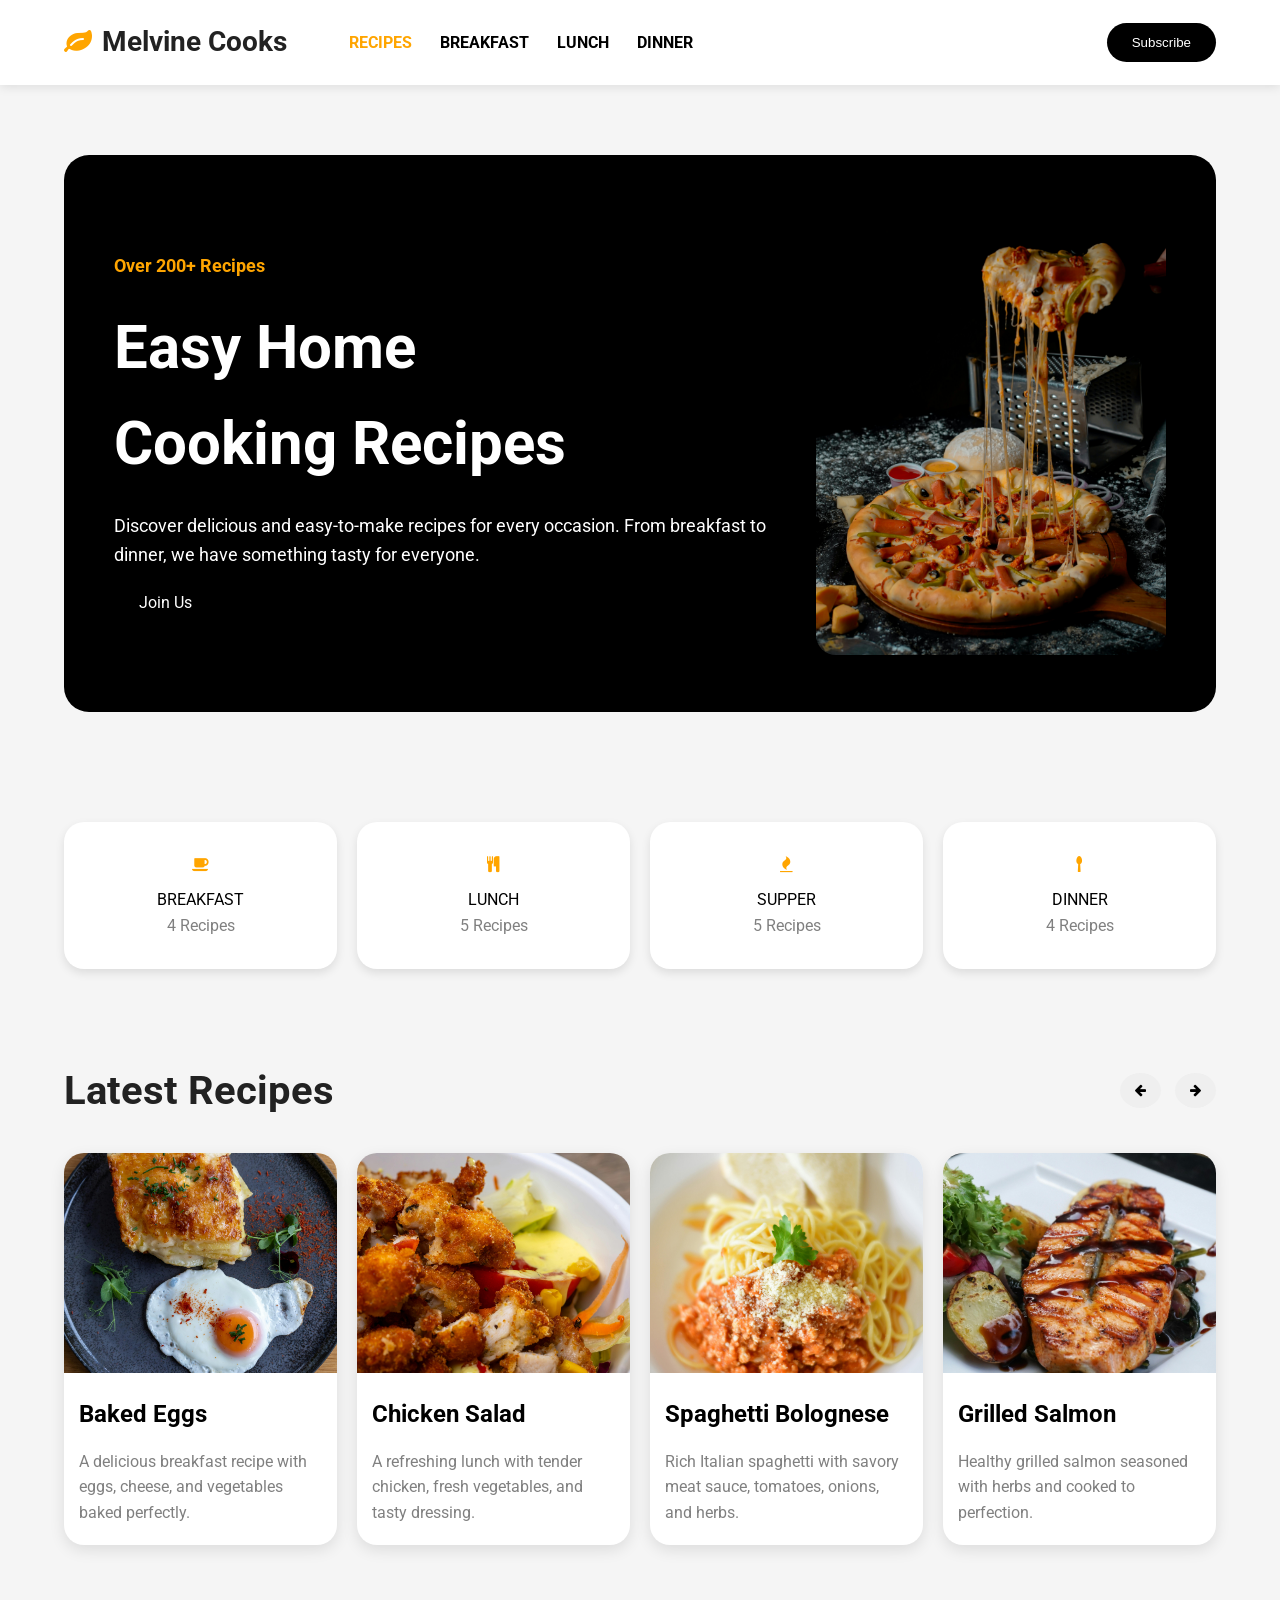
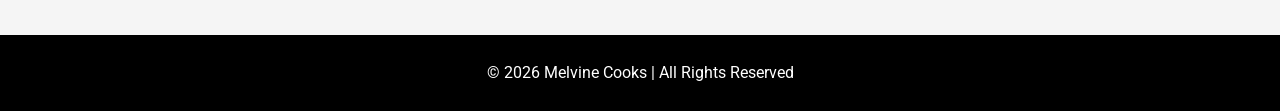
==== index.html @ f9303867 "first commit" ====
<!DOCTYPE html>
<html lang="en">
<head>
    <meta charset="UTF-8">
    <meta name="viewport" content="width=device-width, initial-scale=1.0">
    <title>Melvine Cooks - Easy Home Cooking Recipes</title>

    <!-- CSS -->
    <link rel="stylesheet" href="style.css">

    <!-- Font Awesome -->
    <link rel="stylesheet"
    href="https://cdnjs.cloudflare.com/ajax/libs/font-awesome/4.7.0/css/font-awesome.min.css">

    <!-- Google Font -->
    <link href="https://fonts.googleapis.com/css2?family=Roboto:wght@400;700&display=swap" rel="stylesheet">
</head>

<body>

    <!-- HEADER -->
    <header class="header">

        <div class="container nav-container">

            <div class="nav-left">

                <div class="logo">
                    <i class="fa fa-leaf"></i>
                    <h1>Melvine Cooks</h1>
                </div>

                <nav>
                    <a href="index.html" class="active">RECIPES</a>
                    <a href="pages/breakfast.html">BREAKFAST</a>
                    <a href="pages/lunch.html">LUNCH</a>
                    <a href="pages/dinner.html">DINNER</a>
                </nav>

            </div>

            <div class="nav-right">
                <button class="btn-subscribe">Subscribe</button>
            </div>

        </div>

    </header>



    <!-- HERO SECTION -->
    <section class="hero">

        <div class="container hero-content">

            <div class="hero-text">

                <p class="small-text">Over 200+ Recipes</p>

                <h2>
                    Easy Home <br>
                    Cooking Recipes
                </h2>

                <p>
                    Discover delicious and easy-to-make recipes
                    for every occasion. From breakfast to dinner,
                    we have something tasty for everyone.
                </p>

                <a href="#" class="btn-primary">
                    Join Us
                </a>

            </div>

            <div class="hero-image">
                <img src="images/pizza-hero.jpg" alt="Delicious Pizza">
            </div>

        </div>

    </section>



    <!-- CATEGORIES -->
    <section class="categories">

        <div class="container category-container">

            <a href="pages/breakfast.html" class="category-card">
                <i class="fa fa-coffee cat-icon"></i>
                <p>BREAKFAST</p>
                <span class="count">4 Recipes</span>
            </a>

            <a href="pages/lunch.html" class="category-card">
                <i class="fa fa-cutlery cat-icon"></i>
                <p>LUNCH</p>
                <span class="count">5 Recipes</span>
            </a>

            <a href="pages/supper.html" class="category-card">
                <i class="fa fa-fire cat-icon"></i>
                <p>SUPPER</p>
                <span class="count">5 Recipes</span>
            </a>

            <a href="pages/dinner.html" class="category-card">
                <i class="fa fa-spoon cat-icon"></i>
                <p>DINNER</p>
                <span class="count">4 Recipes</span>
            </a>

        </div>

    </section>



    <!-- LATEST RECIPES -->
    <section class="latest-recipe">

        <div class="container">

            <div class="section-header">

                <h2>Latest Recipes</h2>

                <div class="arrows">
                    <button><i class="fa fa-arrow-left"></i></button>
                    <button><i class="fa fa-arrow-right"></i></button>
                </div>

            </div>


            <div class="recipe-grid">

                <!-- CARD 1 -->
                <a href="recipes/breakfast-2-baked-eggs.html" class="recipe-card">

                    <img src="images/Baked egg.jpg" alt="Baked Eggs">

                    <h3>Baked Eggs</h3>

                    <p>
                        A delicious breakfast recipe with eggs,
                        cheese, and vegetables baked perfectly.
                    </p>

                </a>


                <!-- CARD 2 -->
                <a href="recipes/lunch-1-chicken-salad.html" class="recipe-card">

                    <img src="images/chicken salad.jpg" alt="Chicken Salad">

                    <h3>Chicken Salad</h3>

                    <p>
                        A refreshing lunch with tender chicken,
                        fresh vegetables, and tasty dressing.
                    </p>

                </a>


                <!-- CARD 3 -->
                <a href="recipes/supper-1-spaghetti-bolognese.html" class="recipe-card">

                    <img src="images/spaghetti bolognese.jpg" alt="Spaghetti Bolognese">

                    <h3>Spaghetti Bolognese</h3>

                    <p>
                        Rich Italian spaghetti with savory meat sauce,
                        tomatoes, onions, and herbs.
                    </p>

                </a>


                <!-- CARD 4 -->
                <a href="recipes/dinner-1-grilled-salmon.html" class="recipe-card">

                    <img src="images/grilled salmon.jpg" alt="Grilled Salmon">

                    <h3>Grilled Salmon</h3>

                    <p>
                        Healthy grilled salmon seasoned with herbs
                        and cooked to perfection.
                    </p>

                </a>

            </div>

        </div>

    </section>



    <!-- FOOTER -->
    <footer>

        <div class="container">
            <p>© 2026 Melvine Cooks | All Rights Reserved</p>
        </div>

    </footer>

</body>
</html>
---- style.css ----
/* RESET */
*{
    margin: 0;
    padding: 0;
    box-sizing: border-box;
}


/* BODY */
body{
    font-family: 'Roboto', sans-serif;
    background: #f5f5f5;
    color: #222;
    line-height: 1.6;
}


/* CONTAINER */
.container{
    width: 90%;
    margin: auto;
}


/* HEADER */
.header{
    background: white;
    padding: 20px 0;
    box-shadow: 0 2px 10px rgba(0,0,0,0.1);
}


.nav-container{
    display: flex;
    justify-content: space-between;
    align-items: center;
}


/* NAV LEFT */
.nav-left{
    display: flex;
    align-items: center;
    gap: 50px;
}


/* LOGO */
.logo{
    display: flex;
    align-items: center;
    gap: 10px;
}

.logo i{
    font-size: 28px;
    color: orange;
}

.logo h1{
    font-size: 28px;
}


/* NAVIGATION */
nav a{
    text-decoration: none;
    color: black;
    margin: 0 12px;
    font-weight: bold;
    transition: 0.3s;
}

nav a:hover,
nav .active{
    color: orange;
}


/* BUTTONS */
.btn-subscribe,
.btn-primary{
    background: black;
    color: white;
    padding: 12px 25px;
    border-radius: 30px;
    text-decoration: none;
    border: none;
    cursor: pointer;
    transition: 0.3s;
}

.btn-subscribe:hover,
.btn-primary:hover{
    background: orange;
    color: black;
}


/* HERO */
.hero{
    padding: 70px 0;
}


.hero-content{
    background: black;
    color: white;
    border-radius: 25px;
    padding: 50px;

    display: flex;
    justify-content: space-between;
    align-items: center;
    gap: 50px;
}


/* HERO TEXT */
.small-text{
    color: orange;
    margin-bottom: 15px;
    font-weight: bold;
}


.hero-text h2{
    font-size: 60px;
    margin-bottom: 20px;
}


.hero-text p{
    margin-bottom: 20px;
    font-size: 18px;
}


/* HERO IMAGE */
.hero-image img{
    width: 350px;
    height: 450px;
    object-fit: cover;
    border-radius: 20px;
}


/* CATEGORIES */
.categories{
    padding: 40px 0;
}


.category-container{
    display: flex;
    justify-content: space-between;
    gap: 20px;
}


.category-card{
    background: white;
    padding: 30px;
    text-align: center;
    border-radius: 20px;
    text-decoration: none;
    color: black;
    flex: 1;
    transition: 0.3s;
    box-shadow: 0 4px 10px rgba(0,0,0,0.1);
}


.category-card:hover{
    transform: translateY(-10px);
}


.cat-icon{
    font-size: 35px;
    color: orange;
    margin-bottom: 15px;
}


.count{
    color: gray;
}


/* LATEST RECIPES */
.latest-recipe{
    padding: 50px 0;
}


.section-header{
    display: flex;
    justify-content: space-between;
    align-items: center;
    margin-bottom: 30px;
}


.section-header h2{
    font-size: 40px;
}


/* ARROWS */
.arrows button{
    padding: 10px 15px;
    border: none;
    border-radius: 50%;
    margin-left: 10px;
    cursor: pointer;
}


/* RECIPE GRID */
.recipe-grid{
    display: grid;
    grid-template-columns: repeat(4, 1fr);
    gap: 20px;
}


/* RECIPE CARD */
.recipe-card{
    background: white;
    border-radius: 20px;
    overflow: hidden;
    text-decoration: none;
    color: black;
    transition: 0.3s;
    box-shadow: 0 5px 15px rgba(0,0,0,0.1);
}


.recipe-card:hover{
    transform: translateY(-10px);
}


.recipe-card img{
    width: 100%;
    height: 220px;
    object-fit: cover;
}


.recipe-card h3{
    padding: 15px;
    font-size: 24px;
}


.recipe-card p{
    padding: 0 15px 20px;
    color: gray;
}


/* FOOTER */
footer{
    background: black;
    color: white;
    text-align: center;
    padding: 25px 0;
    margin-top: 40px;
}
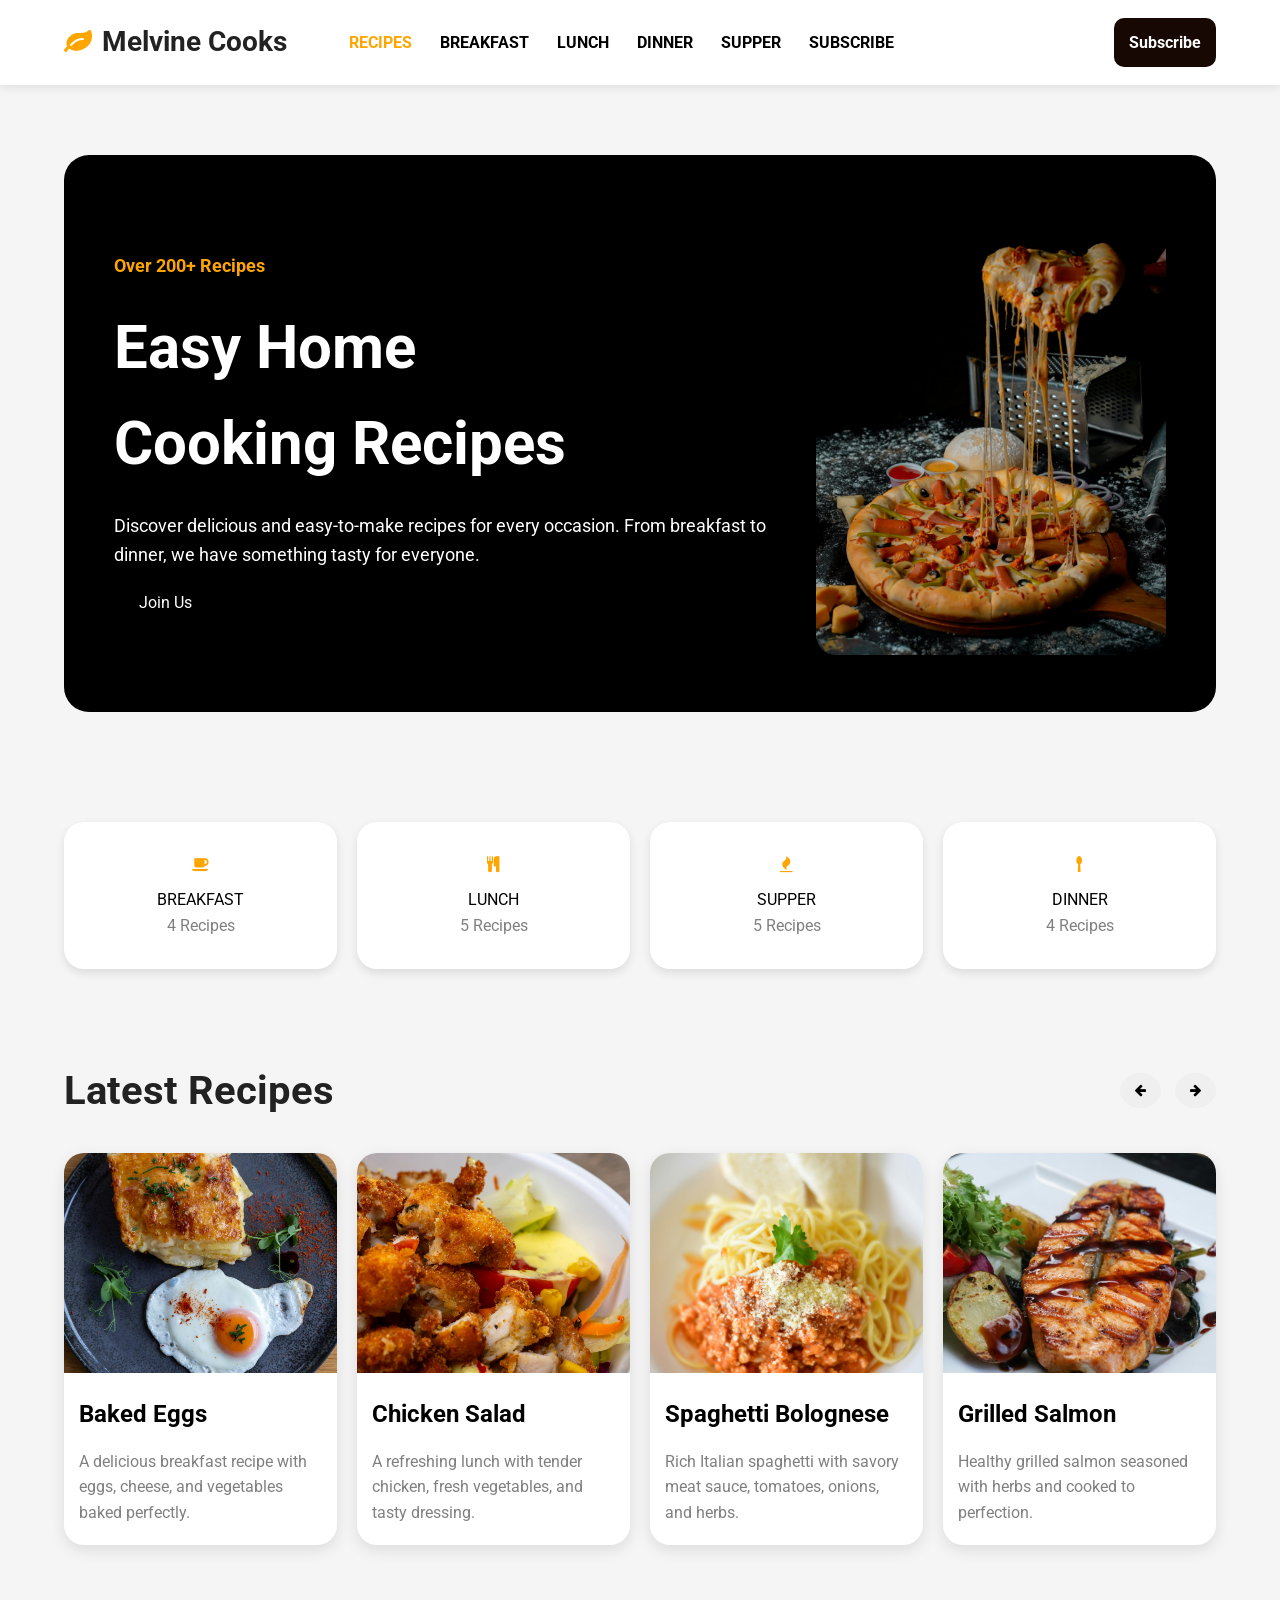
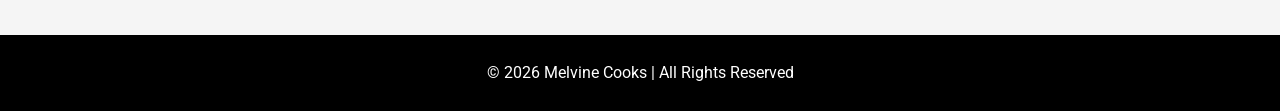
==== commit d7c9d5fd: "add full recipe, add all the changes" ====
--- a/index.html
+++ b/index.html
@@ -35,12 +35,14 @@
                     <a href="pages/breakfast.html">BREAKFAST</a>
                     <a href="pages/lunch.html">LUNCH</a>
                     <a href="pages/dinner.html">DINNER</a>
+                    <a href="pages/supper.html">SUPPER</a>
+                    <a href="subscribe.html">SUBSCRIBE</a>
                 </nav>
 
             </div>
 
             <div class="nav-right">
-                <button class="btn-subscribe">Subscribe</button>
+                <a href="subscribe.html" class="btn-subscribe">Subscribe</a>
             </div>
 
         </div>
--- a/style.css
+++ b/style.css
@@ -268,4 +268,140 @@
     text-align: center;
     padding: 25px 0;
     margin-top: 40px;
+}
+
+/* PAGE TITLE */
+.page-title{
+    text-align: center;
+    padding: 60px 0;
+}
+
+.page-title h2{
+    font-size: 50px;
+    margin-bottom: 15px;
+}
+
+.page-title p{
+    color: rgb(19, 18, 18);
+    font-size: 18px;
+}
+
+
+/* BREAKFAST, LUNCH RECIPES, DINNER RECIPES AND SUPPER RECIPES */
+.breakfast-recipes,lunch-recipes,dinner-recipes,supper-recipes{
+    padding-bottom: 60px;
+}
+
+
+/* RECIPE BOX */
+.recipe-box{
+    display: flex;
+    gap: 30px;
+    background: white;
+    padding: 30px;
+    border-radius: 20px;
+    margin-bottom: 40px;
+    box-shadow: 0 5px 15px rgba(0,0,0,0.1);
+}
+
+
+/* IMAGE */
+.recipe-box img{
+    width: 320px;
+    height: 320px;
+    object-fit: cover;
+    border-radius: 20px;
+}
+
+
+/* CONTENT */
+.recipe-content{
+    flex: 1;
+}
+
+
+.recipe-content h2{
+    font-size: 35px;
+    margin-bottom: 20px;
+}
+
+
+.recipe-content h3{
+    color: orange;
+    margin-top: 20px;
+    margin-bottom: 10px;
+}
+
+
+.recipe-content ul,
+.recipe-content ol{
+    margin-left: 20px;
+}
+
+
+.recipe-content li{
+    margin-bottom: 10px;
+    line-height: 1.7;
+}
+
+/* Center the whole page */
+.subscribe-page {
+    min-height: 100vh;
+    display: flex;
+    align-items: center;
+    justify-content: center;
+    background-color: #E8F1F7; /* Light blue background */
+    padding: 20px;
+}
+
+/* The white card in the middle */
+.subscribe-container {
+    background-color: #FFFFFF;
+    padding: 40px 30px;
+    border-radius: 20px;
+    text-align: center;
+    width: 100%;
+    max-width: 400px;
+}
+
+/* The main title */
+.subscribe-container h1 {
+    font-size: 28px;
+    color: #0E090A; /* Dark text */
+    margin-bottom: 12px;
+}
+
+/* The paragraph text */
+.subscribe-container p {
+    color: #B4B3B8; /* Gray text */
+    margin-bottom: 24px;
+    font-size: 16px;
+}
+
+/* The email input box */
+.subscribe-container input {
+    width: 100%;
+    padding: 15px;
+    border: 2px solid #E8F1F7;
+    border-radius: 10px;
+    font-size: 16px;
+    margin-bottom: 12px;
+}
+
+/* The subscribe button */
+.btn-subscribe {
+    width: 100%;
+    padding: 15px;
+    background-color: #180804; /* Orange from your inspo */
+    color: #FFFFFF;
+    border: none;
+    border-radius: 10px;
+    font-size: 16px;
+    font-weight: 700;
+    cursor: pointer;
+}
+
+/* Button color when you hover over it */
+.btn-subscribe:hover {
+    background-color: #572B2A; /* Darker brown */
 }
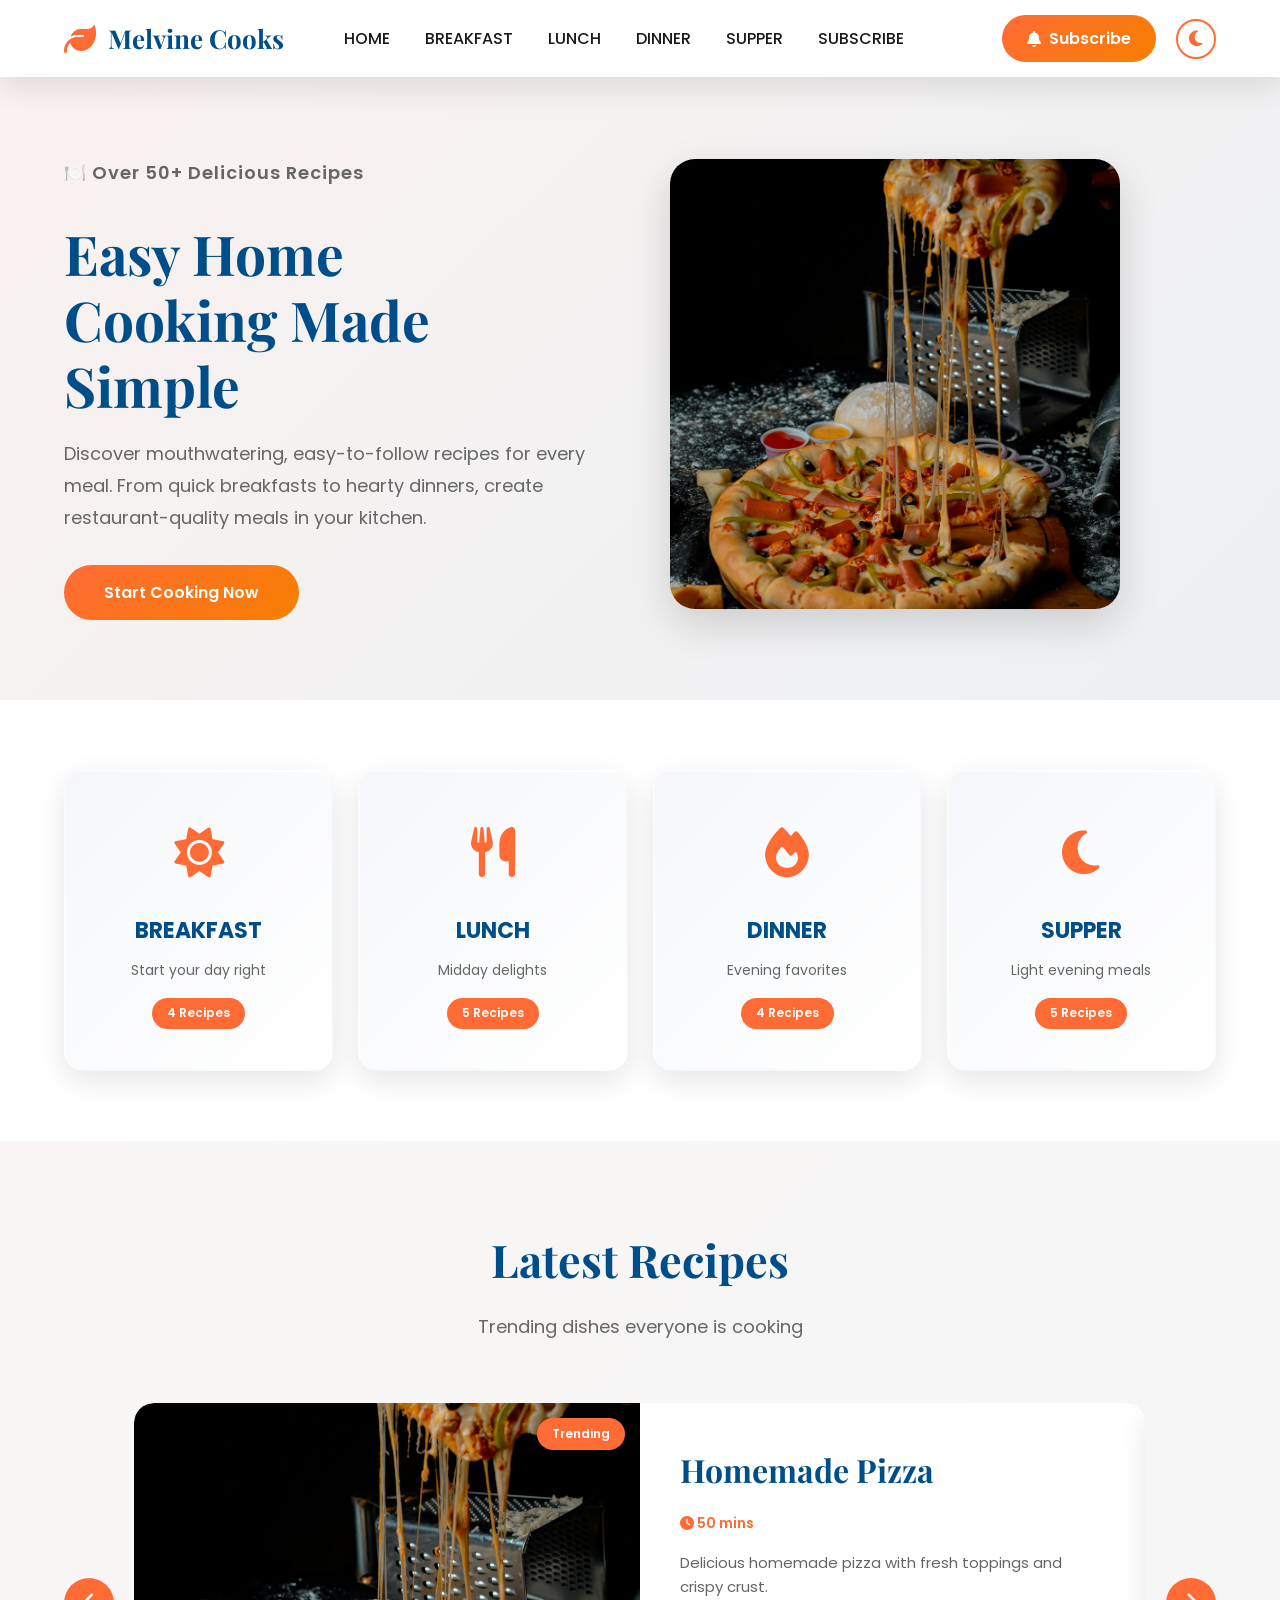
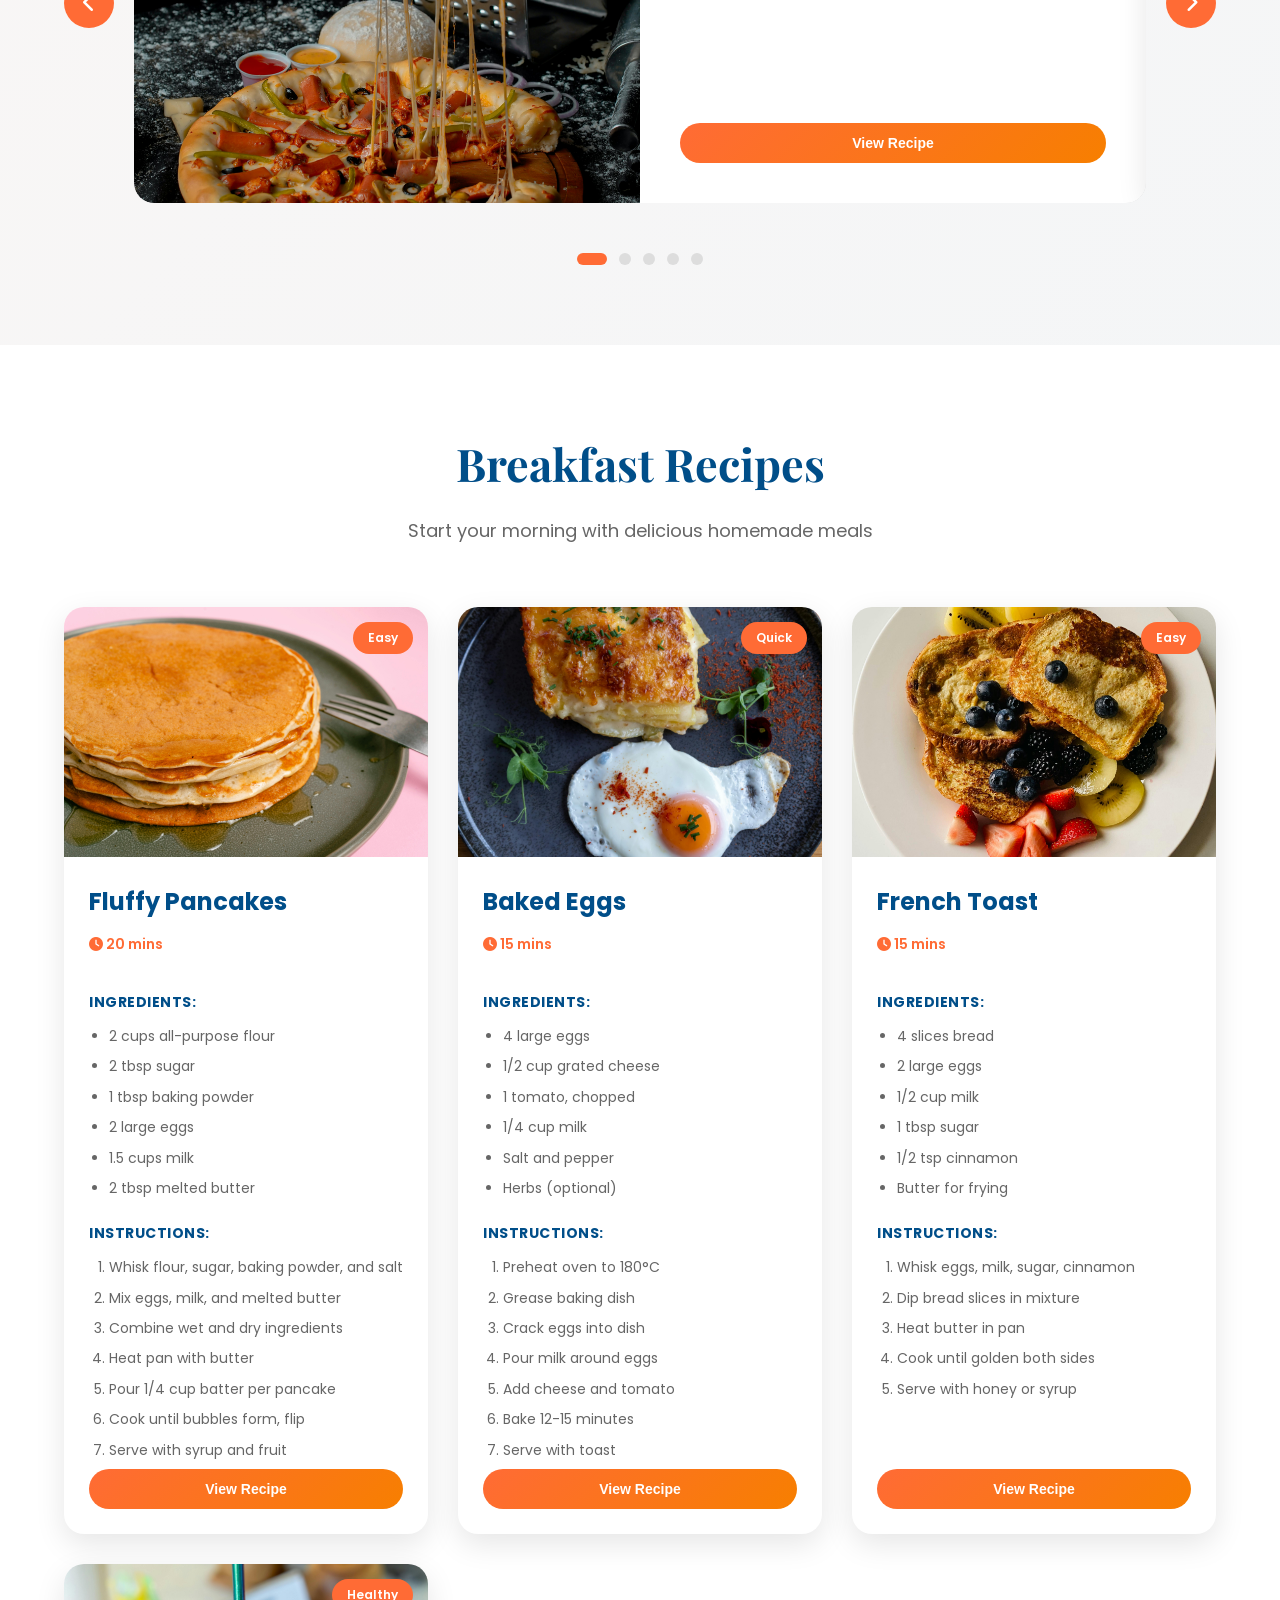
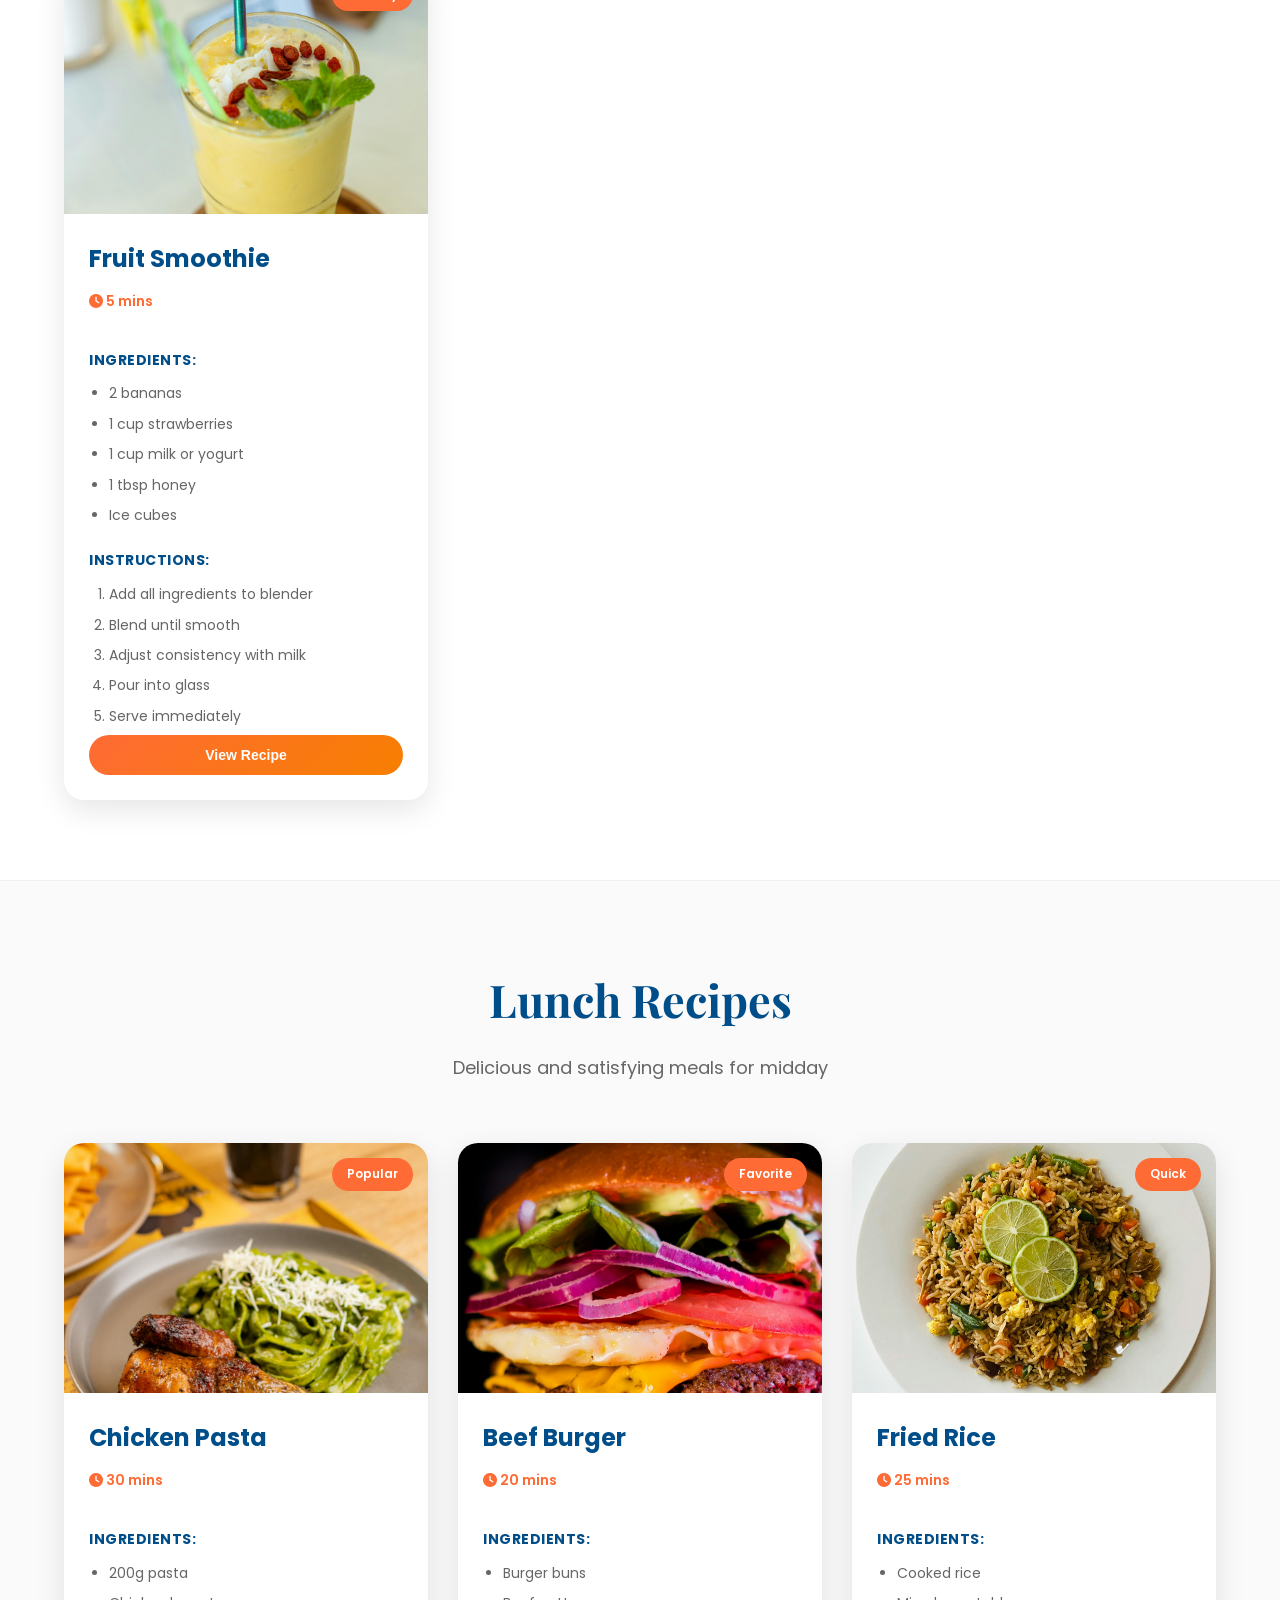
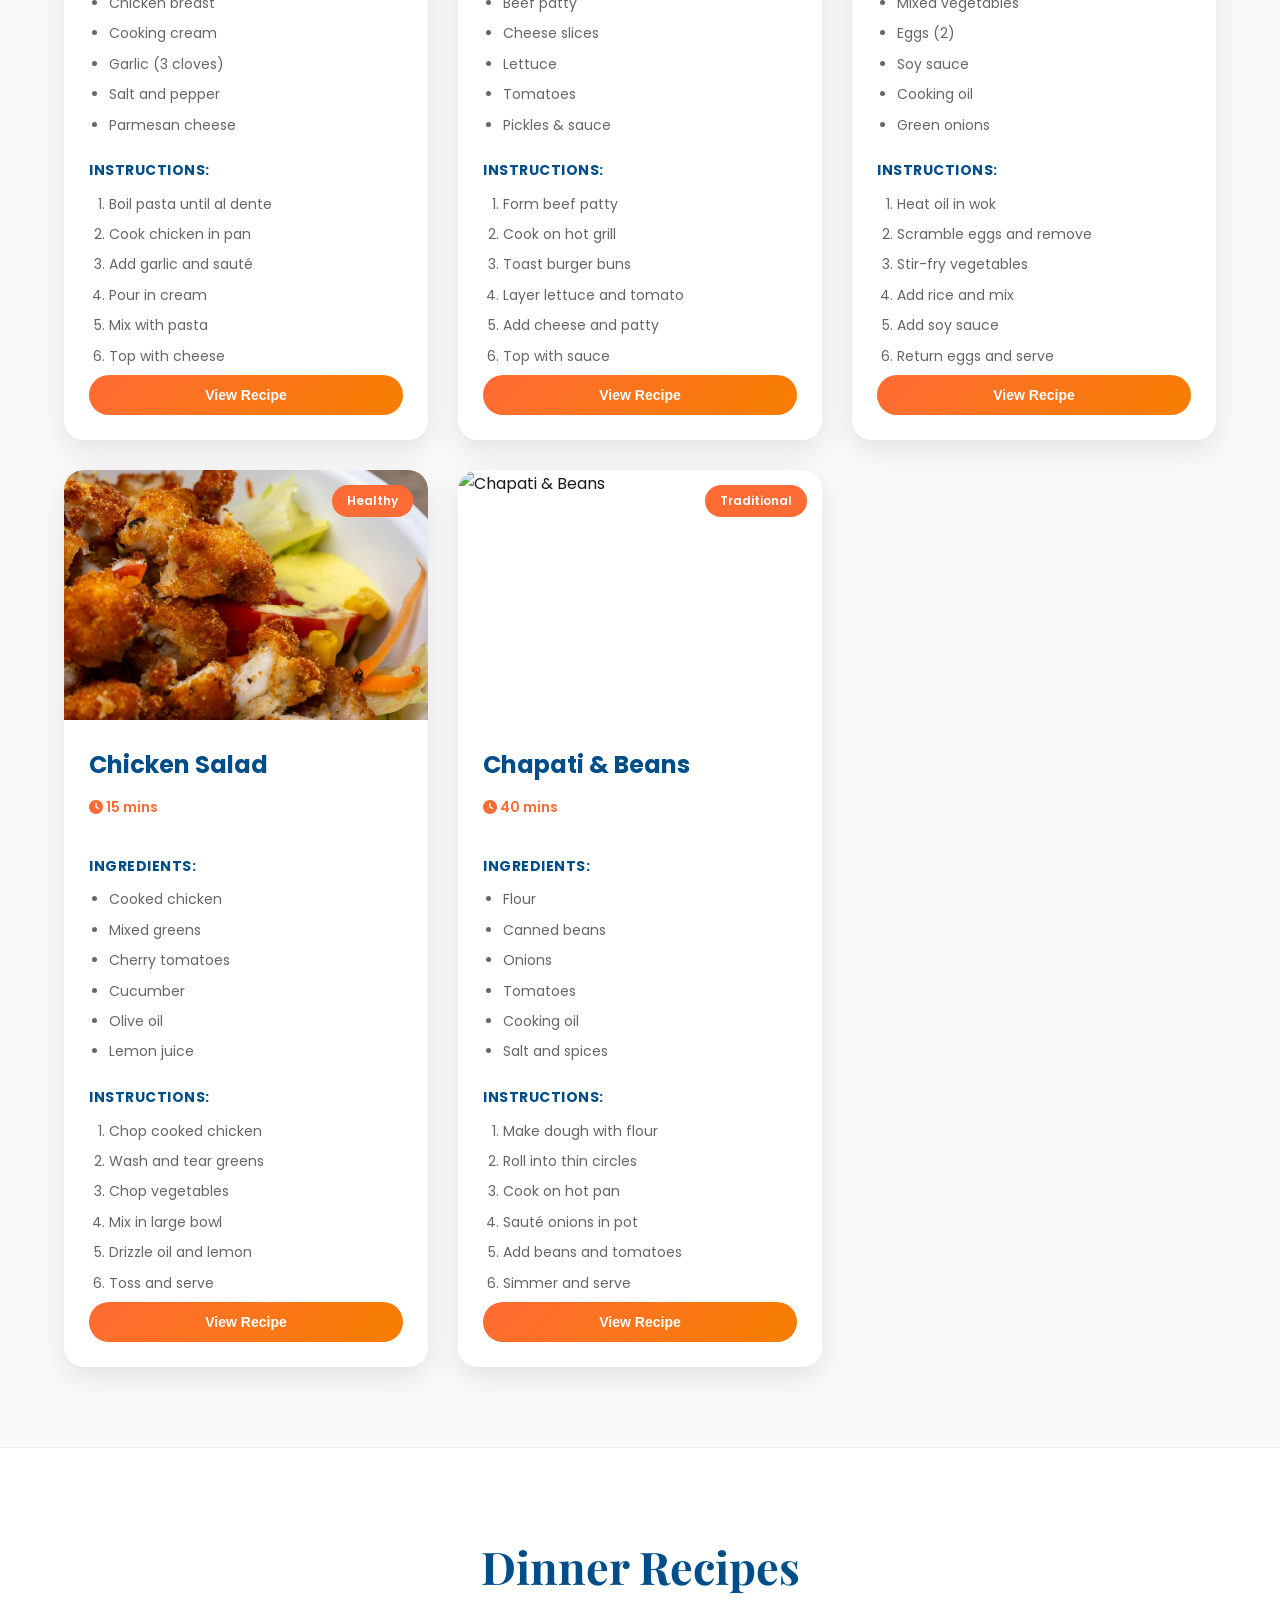
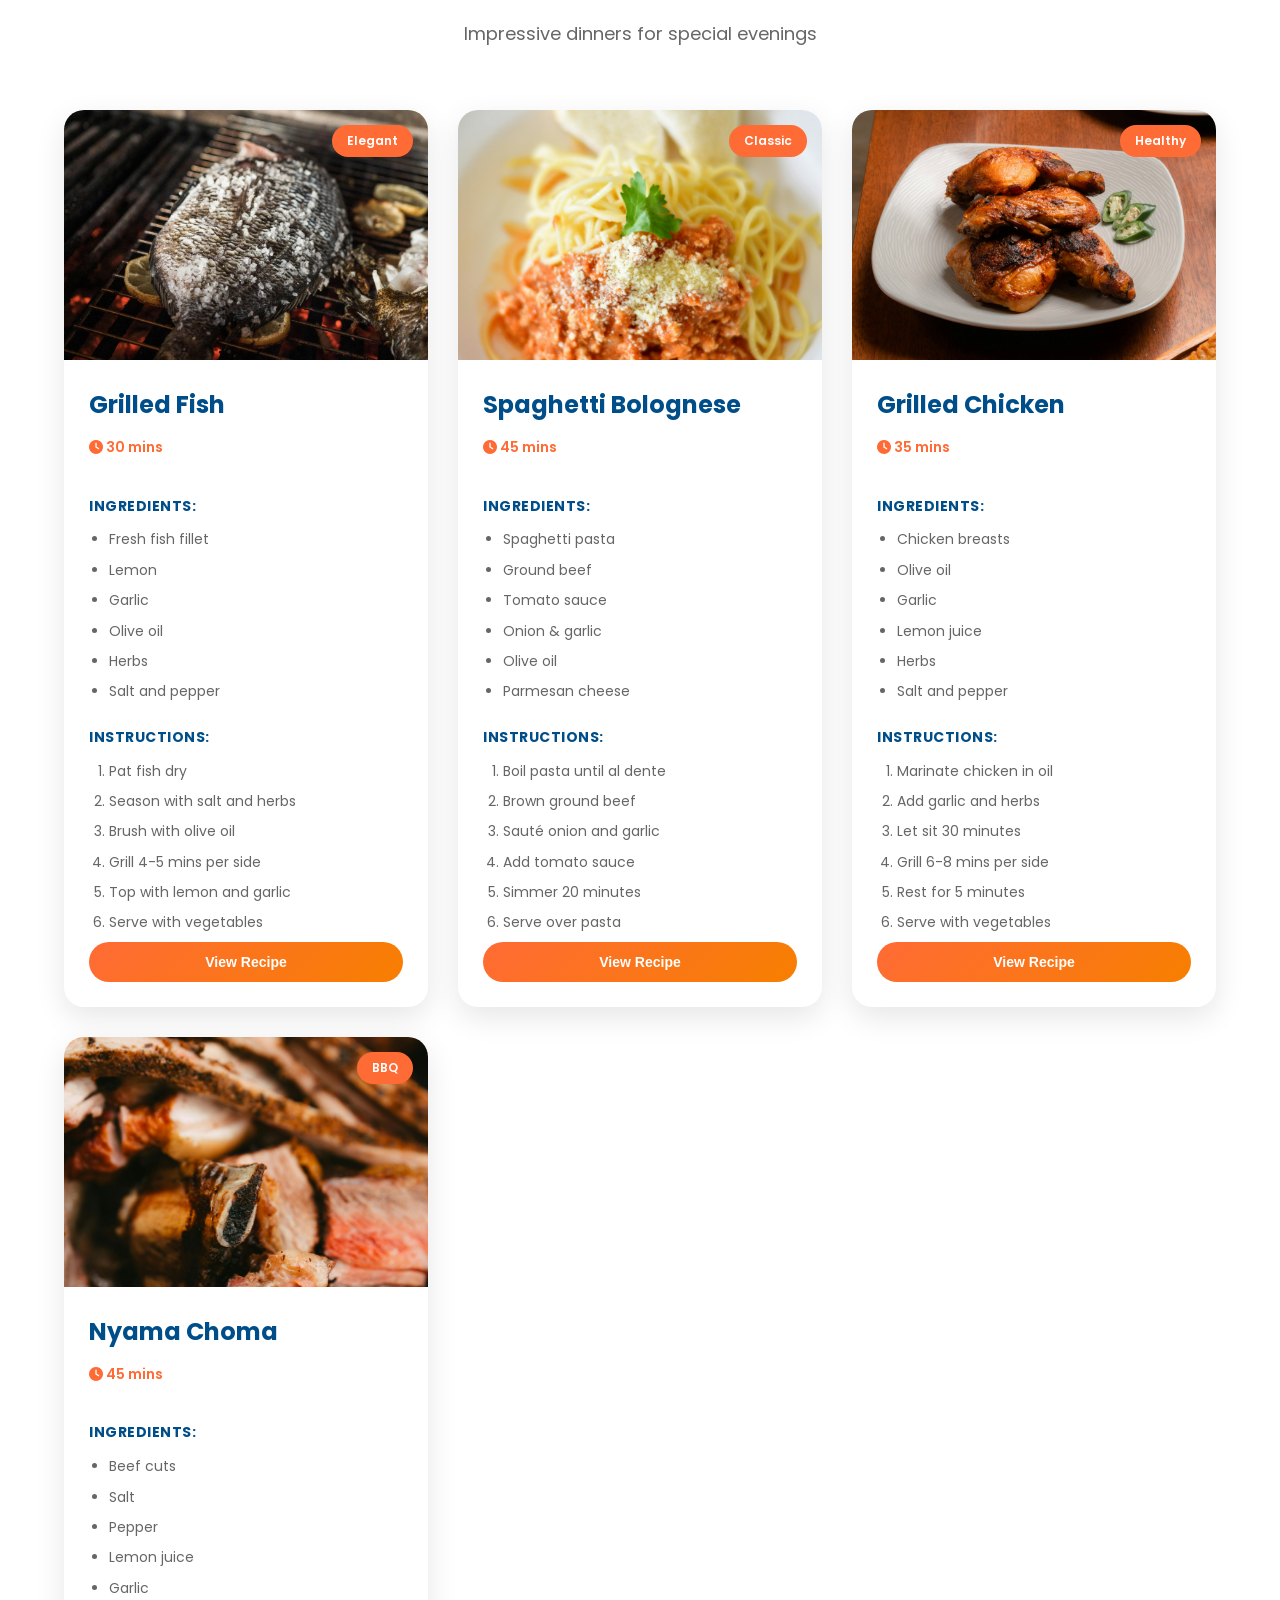
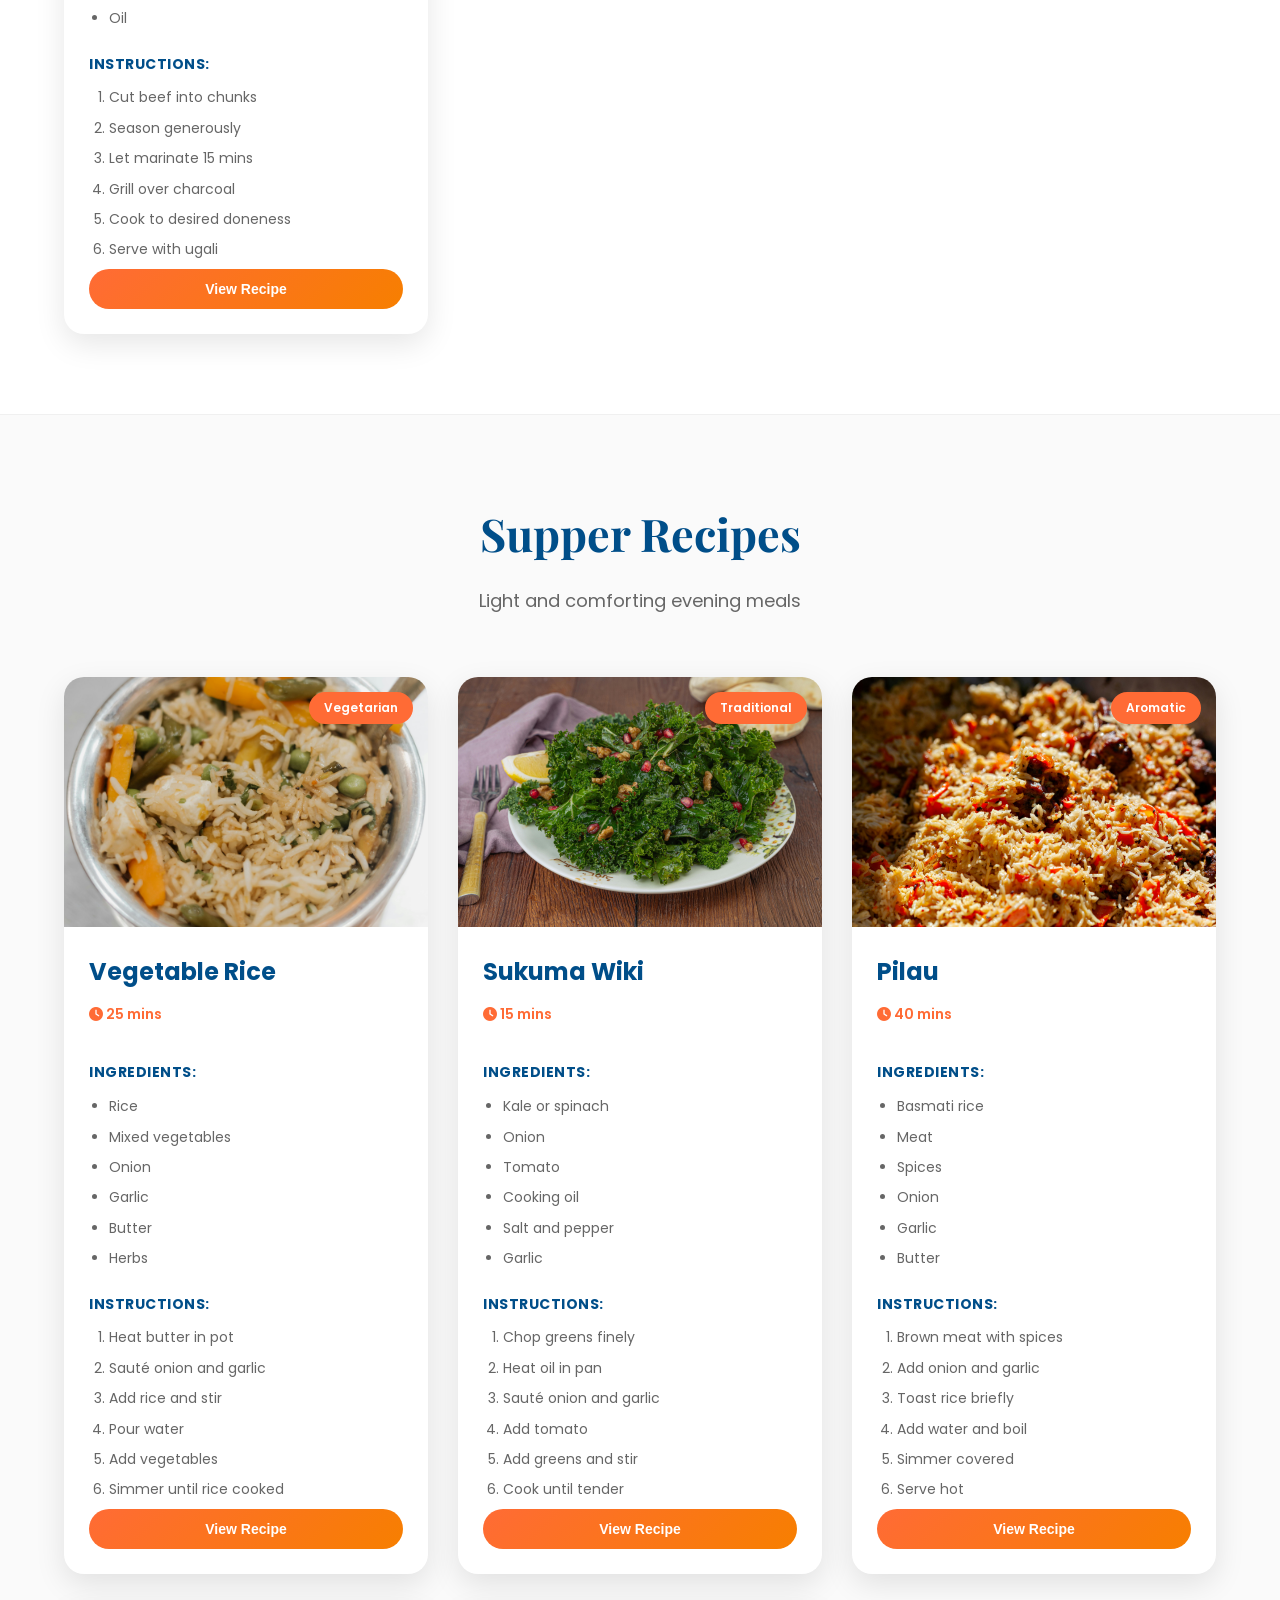
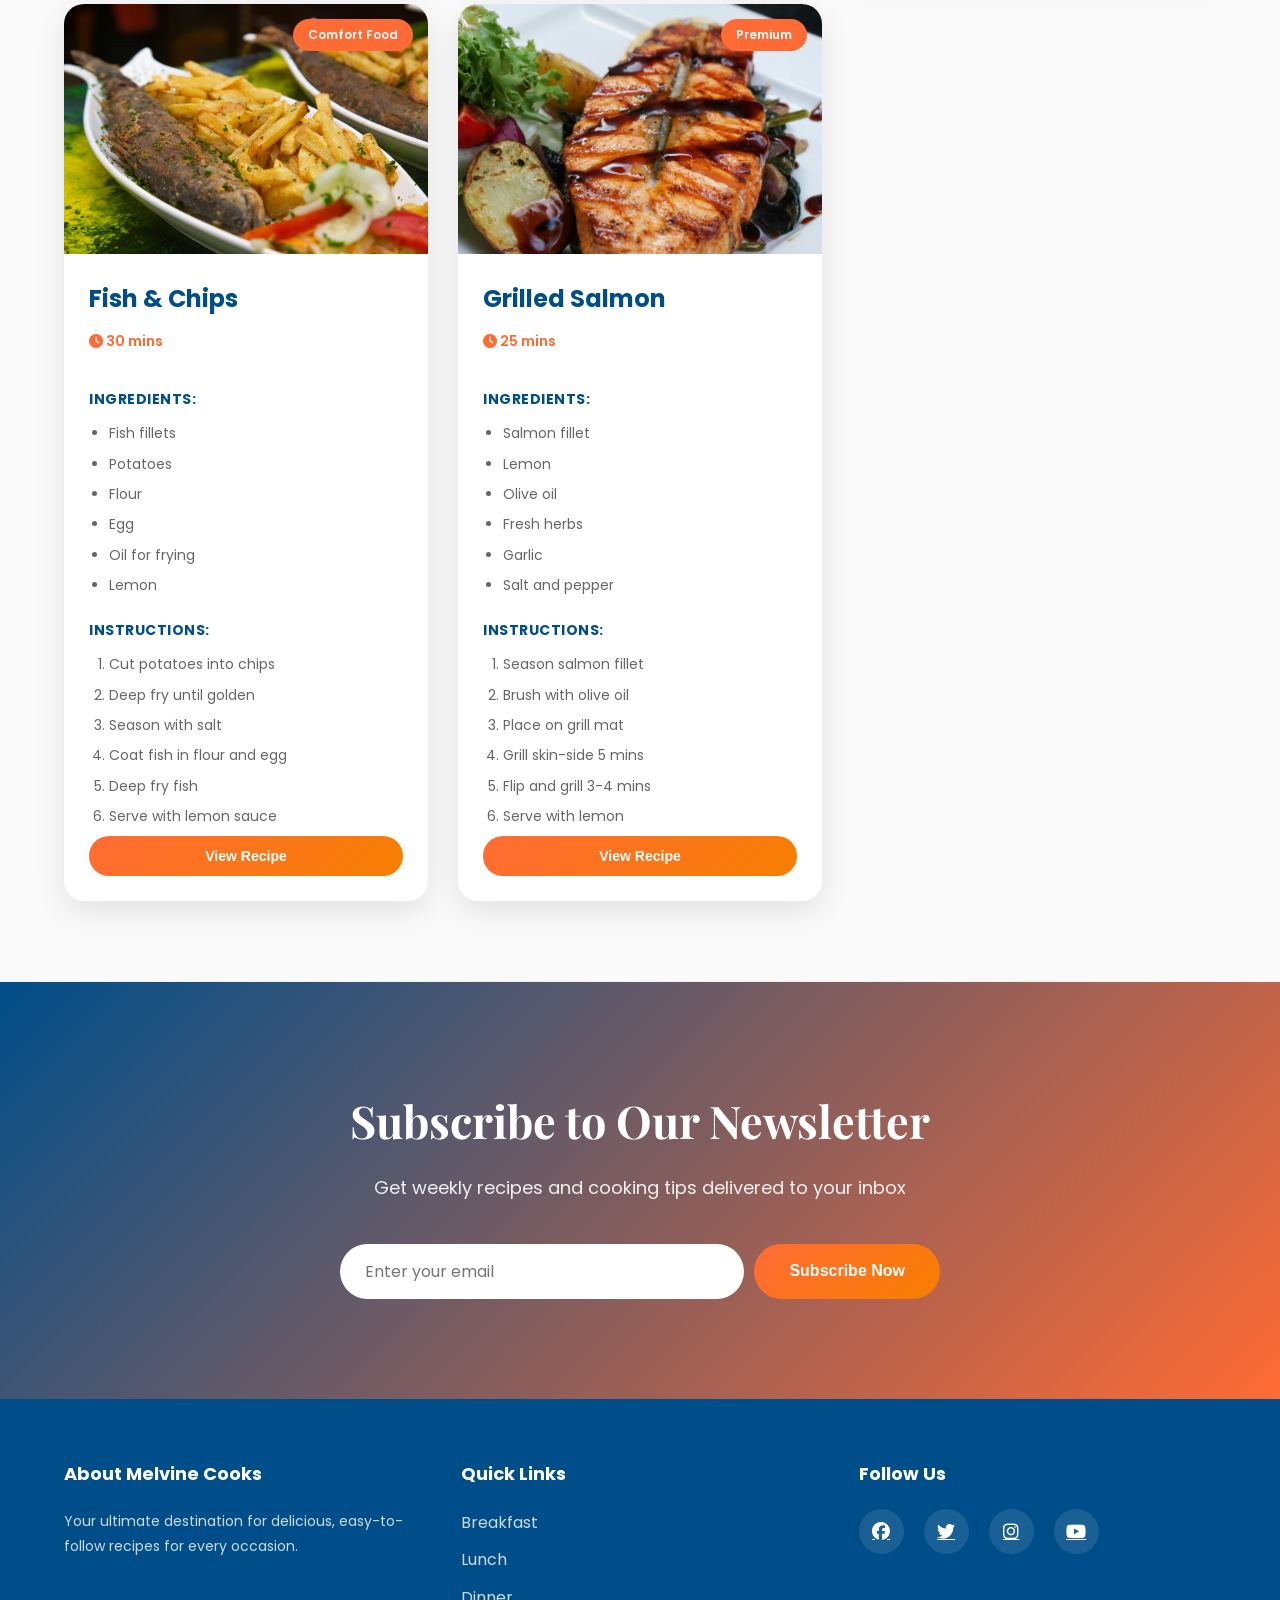
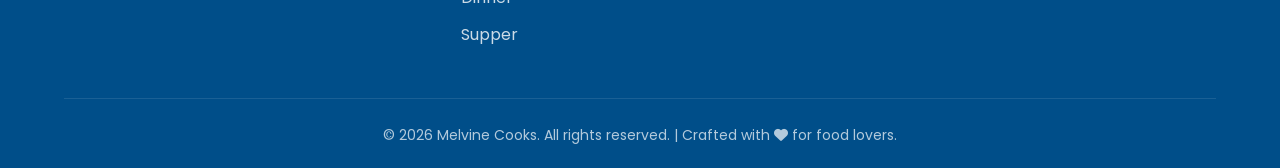
==== commit a1ff3a52: "add all changes" ====
--- a/index.html
+++ b/index.html
@@ -3,219 +3,843 @@
 <head>
     <meta charset="UTF-8">
     <meta name="viewport" content="width=device-width, initial-scale=1.0">
-    <title>Melvine Cooks - Easy Home Cooking Recipes</title>
+    <title>Melvine Cooks - Premium Home Cooking Recipes</title>
 
     <!-- CSS -->
     <link rel="stylesheet" href="style.css">
 
-    <!-- Font Awesome -->
+    <!-- Font Awesome 6 -->
     <link rel="stylesheet"
-    href="https://cdnjs.cloudflare.com/ajax/libs/font-awesome/4.7.0/css/font-awesome.min.css">
-
-    <!-- Google Font -->
-    <link href="https://fonts.googleapis.com/css2?family=Roboto:wght@400;700&display=swap" rel="stylesheet">
+    href="https://cdnjs.cloudflare.com/ajax/libs/font-awesome/6.4.0/css/all.min.css">
+
+    <!-- Google Fonts -->
+    <link href="https://fonts.googleapis.com/css2?family=Poppins:wght@300;400;500;600;700&family=Playfair+Display:wght@700&display=swap" rel="stylesheet">
 </head>
 
-<body>
-
-    <!-- HEADER -->
+<body id="top">
+
+    <!-- HEADER/NAVIGATION -->
     <header class="header">
-
         <div class="container nav-container">
-
             <div class="nav-left">
-
                 <div class="logo">
-                    <i class="fa fa-leaf"></i>
+                    <i class="fas fa-leaf"></i>
                     <h1>Melvine Cooks</h1>
                 </div>
 
-                <nav>
-                    <a href="index.html" class="active">RECIPES</a>
-                    <a href="pages/breakfast.html">BREAKFAST</a>
-                    <a href="pages/lunch.html">LUNCH</a>
-                    <a href="pages/dinner.html">DINNER</a>
-                    <a href="pages/supper.html">SUPPER</a>
-                    <a href="subscribe.html">SUBSCRIBE</a>
+                <nav class="nav-menu">
+                    <a href="#top" class="nav-link active">HOME</a>
+                    <a href="#breakfast" class="nav-link">BREAKFAST</a>
+                    <a href="#lunch" class="nav-link">LUNCH</a>
+                    <a href="#dinner" class="nav-link">DINNER</a>
+                    <a href="#supper" class="nav-link">SUPPER</a>
+                    <a href="#subscribe" class="nav-link">SUBSCRIBE</a>
                 </nav>
-
             </div>
 
             <div class="nav-right">
-                <a href="subscribe.html" class="btn-subscribe">Subscribe</a>
-            </div>
-
-        </div>
-
+                <a href="#subscribe" class="btn-subscribe"><i class="fas fa-bell"></i> Subscribe</a>
+                <button class="theme-toggle" id="themeToggle" title="Toggle Dark Mode">
+                    <i class="fas fa-moon"></i>
+                </button>
+                <button class="hamburger" id="hamburger">
+                    <span></span>
+                    <span></span>
+                    <span></span>
+                </button>
+            </div>
+        </div>
     </header>
-
-
 
     <!-- HERO SECTION -->
     <section class="hero">
-
         <div class="container hero-content">
-
             <div class="hero-text">
-
-                <p class="small-text">Over 200+ Recipes</p>
-
-                <h2>
-                    Easy Home <br>
-                    Cooking Recipes
-                </h2>
-
-                <p>
-                    Discover delicious and easy-to-make recipes
-                    for every occasion. From breakfast to dinner,
-                    we have something tasty for everyone.
-                </p>
-
-                <a href="#" class="btn-primary">
-                    Join Us
-                </a>
-
-            </div>
-
+                <p class="small-text">🍽️ Over 50+ Delicious Recipes</p>
+                <h2>Easy Home <br> Cooking Made Simple</h2>
+                <p>Discover mouthwatering, easy-to-follow recipes for every meal. From quick breakfasts to hearty dinners, create restaurant-quality meals in your kitchen.</p>
+                <a href="#breakfast" class="btn-primary">Start Cooking Now</a>
+            </div>
             <div class="hero-image">
-                <img src="images/pizza-hero.jpg" alt="Delicious Pizza">
-            </div>
-
-        </div>
-
+                <img src="images/pizza-hero.jpg" alt="Delicious food">
+            </div>
+        </div>
     </section>
 
-
-
-    <!-- CATEGORIES -->
+    <!-- CATEGORY CARDS -->
     <section class="categories">
-
         <div class="container category-container">
-
-            <a href="pages/breakfast.html" class="category-card">
-                <i class="fa fa-coffee cat-icon"></i>
-                <p>BREAKFAST</p>
+            <a href="#breakfast" class="category-card">
+                <div class="card-icon"><i class="fas fa-sun"></i></div>
+                <h3>BREAKFAST</h3>
+                <p>Start your day right</p>
                 <span class="count">4 Recipes</span>
             </a>
 
-            <a href="pages/lunch.html" class="category-card">
-                <i class="fa fa-cutlery cat-icon"></i>
-                <p>LUNCH</p>
+            <a href="#lunch" class="category-card">
+                <div class="card-icon"><i class="fas fa-utensils"></i></div>
+                <h3>LUNCH</h3>
+                <p>Midday delights</p>
                 <span class="count">5 Recipes</span>
             </a>
 
-            <a href="pages/supper.html" class="category-card">
-                <i class="fa fa-fire cat-icon"></i>
-                <p>SUPPER</p>
+            <a href="#dinner" class="category-card">
+                <div class="card-icon"><i class="fas fa-fire"></i></div>
+                <h3>DINNER</h3>
+                <p>Evening favorites</p>
+                <span class="count">4 Recipes</span>
+            </a>
+
+            <a href="#supper" class="category-card">
+                <div class="card-icon"><i class="fas fa-moon"></i></div>
+                <h3>SUPPER</h3>
+                <p>Light evening meals</p>
                 <span class="count">5 Recipes</span>
             </a>
-
-            <a href="pages/dinner.html" class="category-card">
-                <i class="fa fa-spoon cat-icon"></i>
-                <p>DINNER</p>
-                <span class="count">4 Recipes</span>
-            </a>
-
-        </div>
-
+        </div>
     </section>
 
-
-
-    <!-- LATEST RECIPES -->
-    <section class="latest-recipe">
-
+    <!-- LATEST RECIPES CAROUSEL -->
+    <section class="carousel-section">
         <div class="container">
-
             <div class="section-header">
-
                 <h2>Latest Recipes</h2>
-
-                <div class="arrows">
-                    <button><i class="fa fa-arrow-left"></i></button>
-                    <button><i class="fa fa-arrow-right"></i></button>
-                </div>
-
-            </div>
-
-
-            <div class="recipe-grid">
-
-                <!-- CARD 1 -->
-                <a href="recipes/breakfast-2-baked-eggs.html" class="recipe-card">
-
-                    <img src="images/Baked egg.jpg" alt="Baked Eggs">
-
-                    <h3>Baked Eggs</h3>
-
-                    <p>
-                        A delicious breakfast recipe with eggs,
-                        cheese, and vegetables baked perfectly.
-                    </p>
-
-                </a>
-
-
-                <!-- CARD 2 -->
-                <a href="recipes/lunch-1-chicken-salad.html" class="recipe-card">
-
-                    <img src="images/chicken salad.jpg" alt="Chicken Salad">
-
-                    <h3>Chicken Salad</h3>
-
-                    <p>
-                        A refreshing lunch with tender chicken,
-                        fresh vegetables, and tasty dressing.
-                    </p>
-
-                </a>
-
-
-                <!-- CARD 3 -->
-                <a href="recipes/supper-1-spaghetti-bolognese.html" class="recipe-card">
-
-                    <img src="images/spaghetti bolognese.jpg" alt="Spaghetti Bolognese">
-
-                    <h3>Spaghetti Bolognese</h3>
-
-                    <p>
-                        Rich Italian spaghetti with savory meat sauce,
-                        tomatoes, onions, and herbs.
-                    </p>
-
-                </a>
-
-
-                <!-- CARD 4 -->
-                <a href="recipes/dinner-1-grilled-salmon.html" class="recipe-card">
-
-                    <img src="images/grilled salmon.jpg" alt="Grilled Salmon">
-
-                    <h3>Grilled Salmon</h3>
-
-                    <p>
-                        Healthy grilled salmon seasoned with herbs
-                        and cooked to perfection.
-                    </p>
-
-                </a>
-
-            </div>
-
-        </div>
-
+                <p>Trending dishes everyone is cooking</p>
+            </div>
+            
+            <div class="carousel-wrapper">
+                <button class="carousel-btn prev-btn" id="prevBtn">
+                    <i class="fas fa-chevron-left"></i>
+                </button>
+
+                <div class="carousel-container">
+                    <div class="carousel">
+                        <!-- Recipe 1 -->
+                        <div class="carousel-item">
+                            <div class="carousel-img">
+                                <img src="images/pizza-hero.jpg" alt="Homemade Pizza">
+                                <span class="recipe-badge">Trending</span>
+                            </div>
+                            <div class="carousel-info">
+                                <h3>Homemade Pizza</h3>
+                                <p class="prep-time"><i class="fas fa-clock"></i> 50 mins</p>
+                                <p class="description">Delicious homemade pizza with fresh toppings and crispy crust.</p>
+                                <button class="btn-recipe">View Recipe</button>
+                            </div>
+                        </div>
+
+                        <!-- Recipe 2 -->
+                        <div class="carousel-item">
+                            <div class="carousel-img">
+                                <img src="images/grilled salmon.jpg" alt="Grilled Salmon">
+                                <span class="recipe-badge">Healthy</span>
+                            </div>
+                            <div class="carousel-info">
+                                <h3>Grilled Salmon</h3>
+                                <p class="prep-time"><i class="fas fa-clock"></i> 25 mins</p>
+                                <p class="description">Premium grilled salmon with fresh herbs and lemon seasoning.</p>
+                                <button class="btn-recipe">View Recipe</button>
+                            </div>
+                        </div>
+
+                        <!-- Recipe 3 -->
+                        <div class="carousel-item">
+                            <div class="carousel-img">
+                                <img src="images/spaghetti bolognese.jpg" alt="Spaghetti Bolognese">
+                                <span class="recipe-badge">Classic</span>
+                            </div>
+                            <div class="carousel-info">
+                                <h3>Spaghetti Bolognese</h3>
+                                <p class="prep-time"><i class="fas fa-clock"></i> 45 mins</p>
+                                <p class="description">Traditional Italian pasta with rich meat sauce and parmesan.</p>
+                                <button class="btn-recipe">View Recipe</button>
+                            </div>
+                        </div>
+
+                        <!-- Recipe 4 -->
+                        <div class="carousel-item">
+                            <div class="carousel-img">
+                                <img src="images/chicken-pasta.jpg" alt="Chicken Pasta">
+                                <span class="recipe-badge">Popular</span>
+                            </div>
+                            <div class="carousel-info">
+                                <h3>Creamy Chicken Pasta</h3>
+                                <p class="prep-time"><i class="fas fa-clock"></i> 30 mins</p>
+                                <p class="description">Silky creamy pasta with tender chicken and fresh herbs.</p>
+                                <button class="btn-recipe">View Recipe</button>
+                            </div>
+                        </div>
+
+                        <!-- Recipe 5 -->
+                        <div class="carousel-item">
+                            <div class="carousel-img">
+                                <img src="images/grilled-chicken.jpg" alt="Grilled Chicken">
+                                <span class="recipe-badge">Favorite</span>
+                            </div>
+                            <div class="carousel-info">
+                                <h3>BBQ Grilled Chicken</h3>
+                                <p class="prep-time"><i class="fas fa-clock"></i> 35 mins</p>
+                                <p class="description">Marinated grilled chicken with smoky BBQ flavors and herbs.</p>
+                                <button class="btn-recipe">View Recipe</button>
+                            </div>
+                        </div>
+                    </div>
+                </div>
+
+                <button class="carousel-btn next-btn" id="nextBtn">
+                    <i class="fas fa-chevron-right"></i>
+                </button>
+            </div>
+
+            <!-- Carousel Indicators -->
+            <div class="carousel-indicators">
+                <span class="indicator active" data-index="0"></span>
+                <span class="indicator" data-index="1"></span>
+                <span class="indicator" data-index="2"></span>
+                <span class="indicator" data-index="3"></span>
+                <span class="indicator" data-index="4"></span>
+            </div>
+        </div>
     </section>
 
-
+    <!-- BREAKFAST SECTION -->
+    <section class="meal-section" id="breakfast">
+        <div class="container">
+            <div class="section-header">
+                <h2>Breakfast Recipes</h2>
+                <p>Start your morning with delicious homemade meals</p>
+            </div>
+
+            <div class="recipes-grid">
+                <!-- Recipe 1 -->
+                <div class="recipe-card">
+                    <div class="recipe-image">
+                        <img src="images/pancakes.jpg" alt="Fluffy Pancakes">
+                        <span class="recipe-badge">Easy</span>
+                    </div>
+                    <div class="recipe-info">
+                        <h3>Fluffy Pancakes</h3>
+                        <p class="prep-time"><i class="fas fa-clock"></i> 20 mins</p>
+                        <h4>Ingredients:</h4>
+                        <ul class="ingredients-list">
+                            <li>2 cups all-purpose flour</li>
+                            <li>2 tbsp sugar</li>
+                            <li>1 tbsp baking powder</li>
+                            <li>2 large eggs</li>
+                            <li>1.5 cups milk</li>
+                            <li>2 tbsp melted butter</li>
+                        </ul>
+                        <h4>Instructions:</h4>
+                        <ol class="instructions-list">
+                            <li>Whisk flour, sugar, baking powder, and salt</li>
+                            <li>Mix eggs, milk, and melted butter</li>
+                            <li>Combine wet and dry ingredients</li>
+                            <li>Heat pan with butter</li>
+                            <li>Pour 1/4 cup batter per pancake</li>
+                            <li>Cook until bubbles form, flip</li>
+                            <li>Serve with syrup and fruit</li>
+                        </ol>
+                        <button class="btn-recipe">View Recipe</button>
+                    </div>
+                </div>
+
+                <!-- Recipe 2 -->
+                <div class="recipe-card">
+                    <div class="recipe-image">
+                        <img src="images/Baked egg.jpg" alt="Baked Eggs">
+                        <span class="recipe-badge">Quick</span>
+                    </div>
+                    <div class="recipe-info">
+                        <h3>Baked Eggs</h3>
+                        <p class="prep-time"><i class="fas fa-clock"></i> 15 mins</p>
+                        <h4>Ingredients:</h4>
+                        <ul class="ingredients-list">
+                            <li>4 large eggs</li>
+                            <li>1/2 cup grated cheese</li>
+                            <li>1 tomato, chopped</li>
+                            <li>1/4 cup milk</li>
+                            <li>Salt and pepper</li>
+                            <li>Herbs (optional)</li>
+                        </ul>
+                        <h4>Instructions:</h4>
+                        <ol class="instructions-list">
+                            <li>Preheat oven to 180°C</li>
+                            <li>Grease baking dish</li>
+                            <li>Crack eggs into dish</li>
+                            <li>Pour milk around eggs</li>
+                            <li>Add cheese and tomato</li>
+                            <li>Bake 12-15 minutes</li>
+                            <li>Serve with toast</li>
+                        </ol>
+                        <button class="btn-recipe">View Recipe</button>
+                    </div>
+                </div>
+
+                <!-- Recipe 3 -->
+                <div class="recipe-card">
+                    <div class="recipe-image">
+                        <img src="images/french-toast.jpg" alt="French Toast">
+                        <span class="recipe-badge">Easy</span>
+                    </div>
+                    <div class="recipe-info">
+                        <h3>French Toast</h3>
+                        <p class="prep-time"><i class="fas fa-clock"></i> 15 mins</p>
+                        <h4>Ingredients:</h4>
+                        <ul class="ingredients-list">
+                            <li>4 slices bread</li>
+                            <li>2 large eggs</li>
+                            <li>1/2 cup milk</li>
+                            <li>1 tbsp sugar</li>
+                            <li>1/2 tsp cinnamon</li>
+                            <li>Butter for frying</li>
+                        </ul>
+                        <h4>Instructions:</h4>
+                        <ol class="instructions-list">
+                            <li>Whisk eggs, milk, sugar, cinnamon</li>
+                            <li>Dip bread slices in mixture</li>
+                            <li>Heat butter in pan</li>
+                            <li>Cook until golden both sides</li>
+                            <li>Serve with honey or syrup</li>
+                        </ol>
+                        <button class="btn-recipe">View Recipe</button>
+                    </div>
+                </div>
+
+                <!-- Recipe 4 -->
+                <div class="recipe-card">
+                    <div class="recipe-image">
+                        <img src="images/smoothie.jpg" alt="Fruit Smoothie">
+                        <span class="recipe-badge">Healthy</span>
+                    </div>
+                    <div class="recipe-info">
+                        <h3>Fruit Smoothie</h3>
+                        <p class="prep-time"><i class="fas fa-clock"></i> 5 mins</p>
+                        <h4>Ingredients:</h4>
+                        <ul class="ingredients-list">
+                            <li>2 bananas</li>
+                            <li>1 cup strawberries</li>
+                            <li>1 cup milk or yogurt</li>
+                            <li>1 tbsp honey</li>
+                            <li>Ice cubes</li>
+                        </ul>
+                        <h4>Instructions:</h4>
+                        <ol class="instructions-list">
+                            <li>Add all ingredients to blender</li>
+                            <li>Blend until smooth</li>
+                            <li>Adjust consistency with milk</li>
+                            <li>Pour into glass</li>
+                            <li>Serve immediately</li>
+                        </ol>
+                        <button class="btn-recipe">View Recipe</button>
+                    </div>
+                </div>
+            </div>
+        </div>
+    </section>
+
+    <!-- LUNCH SECTION -->
+    <section class="meal-section" id="lunch">
+        <div class="container">
+            <div class="section-header">
+                <h2>Lunch Recipes</h2>
+                <p>Delicious and satisfying meals for midday</p>
+            </div>
+
+            <div class="recipes-grid">
+                <div class="recipe-card">
+                    <div class="recipe-image">
+                        <img src="images/chicken-pasta.jpg" alt="Chicken Pasta">
+                        <span class="recipe-badge">Popular</span>
+                    </div>
+                    <div class="recipe-info">
+                        <h3>Chicken Pasta</h3>
+                        <p class="prep-time"><i class="fas fa-clock"></i> 30 mins</p>
+                        <h4>Ingredients:</h4>
+                        <ul class="ingredients-list">
+                            <li>200g pasta</li>
+                            <li>Chicken breast</li>
+                            <li>Cooking cream</li>
+                            <li>Garlic (3 cloves)</li>
+                            <li>Salt and pepper</li>
+                            <li>Parmesan cheese</li>
+                        </ul>
+                        <h4>Instructions:</h4>
+                        <ol class="instructions-list">
+                            <li>Boil pasta until al dente</li>
+                            <li>Cook chicken in pan</li>
+                            <li>Add garlic and sauté</li>
+                            <li>Pour in cream</li>
+                            <li>Mix with pasta</li>
+                            <li>Top with cheese</li>
+                        </ol>
+                        <button class="btn-recipe">View Recipe</button>
+                    </div>
+                </div>
+
+                <div class="recipe-card">
+                    <div class="recipe-image">
+                        <img src="images/burger.jpg" alt="Beef Burger">
+                        <span class="recipe-badge">Favorite</span>
+                    </div>
+                    <div class="recipe-info">
+                        <h3>Beef Burger</h3>
+                        <p class="prep-time"><i class="fas fa-clock"></i> 20 mins</p>
+                        <h4>Ingredients:</h4>
+                        <ul class="ingredients-list">
+                            <li>Burger buns</li>
+                            <li>Beef patty</li>
+                            <li>Cheese slices</li>
+                            <li>Lettuce</li>
+                            <li>Tomatoes</li>
+                            <li>Pickles & sauce</li>
+                        </ul>
+                        <h4>Instructions:</h4>
+                        <ol class="instructions-list">
+                            <li>Form beef patty</li>
+                            <li>Cook on hot grill</li>
+                            <li>Toast burger buns</li>
+                            <li>Layer lettuce and tomato</li>
+                            <li>Add cheese and patty</li>
+                            <li>Top with sauce</li>
+                        </ol>
+                        <button class="btn-recipe">View Recipe</button>
+                    </div>
+                </div>
+
+                <div class="recipe-card">
+                    <div class="recipe-image">
+                        <img src="images/fried-rice.jpg" alt="Fried Rice">
+                        <span class="recipe-badge">Quick</span>
+                    </div>
+                    <div class="recipe-info">
+                        <h3>Fried Rice</h3>
+                        <p class="prep-time"><i class="fas fa-clock"></i> 25 mins</p>
+                        <h4>Ingredients:</h4>
+                        <ul class="ingredients-list">
+                            <li>Cooked rice</li>
+                            <li>Mixed vegetables</li>
+                            <li>Eggs (2)</li>
+                            <li>Soy sauce</li>
+                            <li>Cooking oil</li>
+                            <li>Green onions</li>
+                        </ul>
+                        <h4>Instructions:</h4>
+                        <ol class="instructions-list">
+                            <li>Heat oil in wok</li>
+                            <li>Scramble eggs and remove</li>
+                            <li>Stir-fry vegetables</li>
+                            <li>Add rice and mix</li>
+                            <li>Add soy sauce</li>
+                            <li>Return eggs and serve</li>
+                        </ol>
+                        <button class="btn-recipe">View Recipe</button>
+                    </div>
+                </div>
+
+                <div class="recipe-card">
+                    <div class="recipe-image">
+                        <img src="images/chicken salad.jpg" alt="Chicken Salad">
+                        <span class="recipe-badge">Healthy</span>
+                    </div>
+                    <div class="recipe-info">
+                        <h3>Chicken Salad</h3>
+                        <p class="prep-time"><i class="fas fa-clock"></i> 15 mins</p>
+                        <h4>Ingredients:</h4>
+                        <ul class="ingredients-list">
+                            <li>Cooked chicken</li>
+                            <li>Mixed greens</li>
+                            <li>Cherry tomatoes</li>
+                            <li>Cucumber</li>
+                            <li>Olive oil</li>
+                            <li>Lemon juice</li>
+                        </ul>
+                        <h4>Instructions:</h4>
+                        <ol class="instructions-list">
+                            <li>Chop cooked chicken</li>
+                            <li>Wash and tear greens</li>
+                            <li>Chop vegetables</li>
+                            <li>Mix in large bowl</li>
+                            <li>Drizzle oil and lemon</li>
+                            <li>Toss and serve</li>
+                        </ol>
+                        <button class="btn-recipe">View Recipe</button>
+                    </div>
+                </div>
+
+                <div class="recipe-card">
+                    <div class="recipe-image">
+                        <img src="images/chapati-beans.jpg" alt="Chapati & Beans">
+                        <span class="recipe-badge">Traditional</span>
+                    </div>
+                    <div class="recipe-info">
+                        <h3>Chapati & Beans</h3>
+                        <p class="prep-time"><i class="fas fa-clock"></i> 40 mins</p>
+                        <h4>Ingredients:</h4>
+                        <ul class="ingredients-list">
+                            <li>Flour</li>
+                            <li>Canned beans</li>
+                            <li>Onions</li>
+                            <li>Tomatoes</li>
+                            <li>Cooking oil</li>
+                            <li>Salt and spices</li>
+                        </ul>
+                        <h4>Instructions:</h4>
+                        <ol class="instructions-list">
+                            <li>Make dough with flour</li>
+                            <li>Roll into thin circles</li>
+                            <li>Cook on hot pan</li>
+                            <li>Sauté onions in pot</li>
+                            <li>Add beans and tomatoes</li>
+                            <li>Simmer and serve</li>
+                        </ol>
+                        <button class="btn-recipe">View Recipe</button>
+                    </div>
+                </div>
+            </div>
+        </div>
+    </section>
+
+    <!-- DINNER SECTION -->
+    <section class="meal-section" id="dinner">
+        <div class="container">
+            <div class="section-header">
+                <h2>Dinner Recipes</h2>
+                <p>Impressive dinners for special evenings</p>
+            </div>
+
+            <div class="recipes-grid">
+                <div class="recipe-card">
+                    <div class="recipe-image">
+                        <img src="images/grilled-fish.jpg" alt="Grilled Fish">
+                        <span class="recipe-badge">Elegant</span>
+                    </div>
+                    <div class="recipe-info">
+                        <h3>Grilled Fish</h3>
+                        <p class="prep-time"><i class="fas fa-clock"></i> 30 mins</p>
+                        <h4>Ingredients:</h4>
+                        <ul class="ingredients-list">
+                            <li>Fresh fish fillet</li>
+                            <li>Lemon</li>
+                            <li>Garlic</li>
+                            <li>Olive oil</li>
+                            <li>Herbs</li>
+                            <li>Salt and pepper</li>
+                        </ul>
+                        <h4>Instructions:</h4>
+                        <ol class="instructions-list">
+                            <li>Pat fish dry</li>
+                            <li>Season with salt and herbs</li>
+                            <li>Brush with olive oil</li>
+                            <li>Grill 4-5 mins per side</li>
+                            <li>Top with lemon and garlic</li>
+                            <li>Serve with vegetables</li>
+                        </ol>
+                        <button class="btn-recipe">View Recipe</button>
+                    </div>
+                </div>
+
+                <div class="recipe-card">
+                    <div class="recipe-image">
+                        <img src="images/spaghetti bolognese.jpg" alt="Spaghetti Bolognese">
+                        <span class="recipe-badge">Classic</span>
+                    </div>
+                    <div class="recipe-info">
+                        <h3>Spaghetti Bolognese</h3>
+                        <p class="prep-time"><i class="fas fa-clock"></i> 45 mins</p>
+                        <h4>Ingredients:</h4>
+                        <ul class="ingredients-list">
+                            <li>Spaghetti pasta</li>
+                            <li>Ground beef</li>
+                            <li>Tomato sauce</li>
+                            <li>Onion & garlic</li>
+                            <li>Olive oil</li>
+                            <li>Parmesan cheese</li>
+                        </ul>
+                        <h4>Instructions:</h4>
+                        <ol class="instructions-list">
+                            <li>Boil pasta until al dente</li>
+                            <li>Brown ground beef</li>
+                            <li>Sauté onion and garlic</li>
+                            <li>Add tomato sauce</li>
+                            <li>Simmer 20 minutes</li>
+                            <li>Serve over pasta</li>
+                        </ol>
+                        <button class="btn-recipe">View Recipe</button>
+                    </div>
+                </div>
+
+                <div class="recipe-card">
+                    <div class="recipe-image">
+                        <img src="images/grilled-chicken.jpg" alt="Grilled Chicken">
+                        <span class="recipe-badge">Healthy</span>
+                    </div>
+                    <div class="recipe-info">
+                        <h3>Grilled Chicken</h3>
+                        <p class="prep-time"><i class="fas fa-clock"></i> 35 mins</p>
+                        <h4>Ingredients:</h4>
+                        <ul class="ingredients-list">
+                            <li>Chicken breasts</li>
+                            <li>Olive oil</li>
+                            <li>Garlic</li>
+                            <li>Lemon juice</li>
+                            <li>Herbs</li>
+                            <li>Salt and pepper</li>
+                        </ul>
+                        <h4>Instructions:</h4>
+                        <ol class="instructions-list">
+                            <li>Marinate chicken in oil</li>
+                            <li>Add garlic and herbs</li>
+                            <li>Let sit 30 minutes</li>
+                            <li>Grill 6-8 mins per side</li>
+                            <li>Rest for 5 minutes</li>
+                            <li>Serve with vegetables</li>
+                        </ol>
+                        <button class="btn-recipe">View Recipe</button>
+                    </div>
+                </div>
+
+                <div class="recipe-card">
+                    <div class="recipe-image">
+                        <img src="images/nyama-choma.jpg" alt="Nyama Choma">
+                        <span class="recipe-badge">BBQ</span>
+                    </div>
+                    <div class="recipe-info">
+                        <h3>Nyama Choma</h3>
+                        <p class="prep-time"><i class="fas fa-clock"></i> 45 mins</p>
+                        <h4>Ingredients:</h4>
+                        <ul class="ingredients-list">
+                            <li>Beef cuts</li>
+                            <li>Salt</li>
+                            <li>Pepper</li>
+                            <li>Lemon juice</li>
+                            <li>Garlic</li>
+                            <li>Oil</li>
+                        </ul>
+                        <h4>Instructions:</h4>
+                        <ol class="instructions-list">
+                            <li>Cut beef into chunks</li>
+                            <li>Season generously</li>
+                            <li>Let marinate 15 mins</li>
+                            <li>Grill over charcoal</li>
+                            <li>Cook to desired doneness</li>
+                            <li>Serve with ugali</li>
+                        </ol>
+                        <button class="btn-recipe">View Recipe</button>
+                    </div>
+                </div>
+            </div>
+        </div>
+    </section>
+
+    <!-- SUPPER SECTION -->
+    <section class="meal-section" id="supper">
+        <div class="container">
+            <div class="section-header">
+                <h2>Supper Recipes</h2>
+                <p>Light and comforting evening meals</p>
+            </div>
+
+            <div class="recipes-grid">
+                <div class="recipe-card">
+                    <div class="recipe-image">
+                        <img src="images/vegetable-rice.jpg" alt="Vegetable Rice">
+                        <span class="recipe-badge">Vegetarian</span>
+                    </div>
+                    <div class="recipe-info">
+                        <h3>Vegetable Rice</h3>
+                        <p class="prep-time"><i class="fas fa-clock"></i> 25 mins</p>
+                        <h4>Ingredients:</h4>
+                        <ul class="ingredients-list">
+                            <li>Rice</li>
+                            <li>Mixed vegetables</li>
+                            <li>Onion</li>
+                            <li>Garlic</li>
+                            <li>Butter</li>
+                            <li>Herbs</li>
+                        </ul>
+                        <h4>Instructions:</h4>
+                        <ol class="instructions-list">
+                            <li>Heat butter in pot</li>
+                            <li>Sauté onion and garlic</li>
+                            <li>Add rice and stir</li>
+                            <li>Pour water</li>
+                            <li>Add vegetables</li>
+                            <li>Simmer until rice cooked</li>
+                        </ol>
+                        <button class="btn-recipe">View Recipe</button>
+                    </div>
+                </div>
+
+                <div class="recipe-card">
+                    <div class="recipe-image">
+                        <img src="images/sukumawiki.jpg" alt="Sukuma Wiki">
+                        <span class="recipe-badge">Traditional</span>
+                    </div>
+                    <div class="recipe-info">
+                        <h3>Sukuma Wiki</h3>
+                        <p class="prep-time"><i class="fas fa-clock"></i> 15 mins</p>
+                        <h4>Ingredients:</h4>
+                        <ul class="ingredients-list">
+                            <li>Kale or spinach</li>
+                            <li>Onion</li>
+                            <li>Tomato</li>
+                            <li>Cooking oil</li>
+                            <li>Salt and pepper</li>
+                            <li>Garlic</li>
+                        </ul>
+                        <h4>Instructions:</h4>
+                        <ol class="instructions-list">
+                            <li>Chop greens finely</li>
+                            <li>Heat oil in pan</li>
+                            <li>Sauté onion and garlic</li>
+                            <li>Add tomato</li>
+                            <li>Add greens and stir</li>
+                            <li>Cook until tender</li>
+                        </ol>
+                        <button class="btn-recipe">View Recipe</button>
+                    </div>
+                </div>
+
+                <div class="recipe-card">
+                    <div class="recipe-image">
+                        <img src="images/pilau.jpg" alt="Pilau">
+                        <span class="recipe-badge">Aromatic</span>
+                    </div>
+                    <div class="recipe-info">
+                        <h3>Pilau</h3>
+                        <p class="prep-time"><i class="fas fa-clock"></i> 40 mins</p>
+                        <h4>Ingredients:</h4>
+                        <ul class="ingredients-list">
+                            <li>Basmati rice</li>
+                            <li>Meat</li>
+                            <li>Spices</li>
+                            <li>Onion</li>
+                            <li>Garlic</li>
+                            <li>Butter</li>
+                        </ul>
+                        <h4>Instructions:</h4>
+                        <ol class="instructions-list">
+                            <li>Brown meat with spices</li>
+                            <li>Add onion and garlic</li>
+                            <li>Toast rice briefly</li>
+                            <li>Add water and boil</li>
+                            <li>Simmer covered</li>
+                            <li>Serve hot</li>
+                        </ol>
+                        <button class="btn-recipe">View Recipe</button>
+                    </div>
+                </div>
+
+                <div class="recipe-card">
+                    <div class="recipe-image">
+                        <img src="images/fish-chips.jpg" alt="Fish & Chips">
+                        <span class="recipe-badge">Comfort Food</span>
+                    </div>
+                    <div class="recipe-info">
+                        <h3>Fish & Chips</h3>
+                        <p class="prep-time"><i class="fas fa-clock"></i> 30 mins</p>
+                        <h4>Ingredients:</h4>
+                        <ul class="ingredients-list">
+                            <li>Fish fillets</li>
+                            <li>Potatoes</li>
+                            <li>Flour</li>
+                            <li>Egg</li>
+                            <li>Oil for frying</li>
+                            <li>Lemon</li>
+                        </ul>
+                        <h4>Instructions:</h4>
+                        <ol class="instructions-list">
+                            <li>Cut potatoes into chips</li>
+                            <li>Deep fry until golden</li>
+                            <li>Season with salt</li>
+                            <li>Coat fish in flour and egg</li>
+                            <li>Deep fry fish</li>
+                            <li>Serve with lemon sauce</li>
+                        </ol>
+                        <button class="btn-recipe">View Recipe</button>
+                    </div>
+                </div>
+
+                <div class="recipe-card">
+                    <div class="recipe-image">
+                        <img src="images/grilled salmon.jpg" alt="Grilled Salmon">
+                        <span class="recipe-badge">Premium</span>
+                    </div>
+                    <div class="recipe-info">
+                        <h3>Grilled Salmon</h3>
+                        <p class="prep-time"><i class="fas fa-clock"></i> 25 mins</p>
+                        <h4>Ingredients:</h4>
+                        <ul class="ingredients-list">
+                            <li>Salmon fillet</li>
+                            <li>Lemon</li>
+                            <li>Olive oil</li>
+                            <li>Fresh herbs</li>
+                            <li>Garlic</li>
+                            <li>Salt and pepper</li>
+                        </ul>
+                        <h4>Instructions:</h4>
+                        <ol class="instructions-list">
+                            <li>Season salmon fillet</li>
+                            <li>Brush with olive oil</li>
+                            <li>Place on grill mat</li>
+                            <li>Grill skin-side 5 mins</li>
+                            <li>Flip and grill 3-4 mins</li>
+                            <li>Serve with lemon</li>
+                        </ol>
+                        <button class="btn-recipe">View Recipe</button>
+                    </div>
+                </div>
+            </div>
+        </div>
+    </section>
+
+    <!-- SUBSCRIBE SECTION -->
+    <section class="subscribe-section" id="subscribe">
+        <div class="container">
+            <div class="subscribe-content">
+                <h2>Subscribe to Our Newsletter</h2>
+                <p>Get weekly recipes and cooking tips delivered to your inbox</p>
+                <form class="subscribe-form" onsubmit="handleSubscribe(event)">
+                    <input type="email" placeholder="Enter your email" required>
+                    <button type="submit" class="btn-primary">Subscribe Now</button>
+                </form>
+            </div>
+        </div>
+    </section>
 
     <!-- FOOTER -->
-    <footer>
-
+    <footer class="footer">
         <div class="container">
-            <p>© 2026 Melvine Cooks | All Rights Reserved</p>
-        </div>
-
+            <div class="footer-content">
+                <div class="footer-section">
+                    <h3>About Melvine Cooks</h3>
+                    <p>Your ultimate destination for delicious, easy-to-follow recipes for every occasion.</p>
+                </div>
+                <div class="footer-section">
+                    <h3>Quick Links</h3>
+                    <ul>
+                        <li><a href="#breakfast">Breakfast</a></li>
+                        <li><a href="#lunch">Lunch</a></li>
+                        <li><a href="#dinner">Dinner</a></li>
+                        <li><a href="#supper">Supper</a></li>
+                    </ul>
+                </div>
+                <div class="footer-section">
+                    <h3>Follow Us</h3>
+                    <div class="social-links">
+                        <a href="#"><i class="fab fa-facebook"></i></a>
+                        <a href="#"><i class="fab fa-twitter"></i></a>
+                        <a href="#"><i class="fab fa-instagram"></i></a>
+                        <a href="#"><i class="fab fa-youtube"></i></a>
+                    </div>
+                </div>
+            </div>
+            <div class="footer-bottom">
+                <p>&copy; 2026 Melvine Cooks. All rights reserved. | Crafted with <i class="fas fa-heart"></i> for food lovers.</p>
+            </div>
+        </div>
     </footer>
 
+    <script src="script.js"></script>
 </body>
 </html>
--- a/style.css
+++ b/style.css
@@ -1,407 +1,1020 @@
-/* RESET */
-*{
+/* ==================== GENERAL STYLES ==================== */
+* {
     margin: 0;
     padding: 0;
     box-sizing: border-box;
 }
 
-
-/* BODY */
-body{
-    font-family: 'Roboto', sans-serif;
-    background: #f5f5f5;
-    color: #222;
-    line-height: 1.6;
-}
-
-
-/* CONTAINER */
-.container{
+:root {
+    --primary-color: #FF6B35;
+    --secondary-color: #004E89;
+    --accent-color: #F77F00;
+    --text-dark: #1a1a1a;
+    --text-light: #666666;
+    --bg-light: #f9f9f9;
+    --white: #ffffff;
+    --shadow: 0 10px 30px rgba(0,0,0,0.1);
+    --shadow-hover: 0 15px 40px rgba(0,0,0,0.15);
+}
+
+html {
+    scroll-behavior: smooth;
+}
+
+body {
+    font-family: 'Poppins', sans-serif;
+    color: var(--text-dark);
+    background: var(--bg-light);
+    line-height: 1.7;
+    overflow-x: hidden;
+}
+
+.container {
     width: 90%;
-    margin: auto;
-}
-
-
-/* HEADER */
-.header{
-    background: white;
-    padding: 20px 0;
-    box-shadow: 0 2px 10px rgba(0,0,0,0.1);
-}
-
-
-.nav-container{
+    max-width: 1200px;
+    margin: 0 auto;
+}
+
+/* ==================== HEADER/NAVIGATION ==================== */
+.header {
+    background: var(--white);
+    padding: 15px 0;
+    position: sticky;
+    top: 0;
+    z-index: 100;
+    box-shadow: var(--shadow);
+}
+
+.nav-container {
     display: flex;
     justify-content: space-between;
     align-items: center;
 }
 
-
-/* NAV LEFT */
-.nav-left{
+.nav-left {
     display: flex;
     align-items: center;
-    gap: 50px;
-}
-
-
-/* LOGO */
-.logo{
+    gap: 60px;
+}
+
+.logo {
     display: flex;
     align-items: center;
-    gap: 10px;
-}
-
-.logo i{
-    font-size: 28px;
-    color: orange;
-}
-
-.logo h1{
-    font-size: 28px;
-}
-
-
-/* NAVIGATION */
-nav a{
+    gap: 12px;
     text-decoration: none;
-    color: black;
-    margin: 0 12px;
-    font-weight: bold;
-    transition: 0.3s;
-}
-
-nav a:hover,
-nav .active{
-    color: orange;
-}
-
-
-/* BUTTONS */
-.btn-subscribe,
-.btn-primary{
-    background: black;
-    color: white;
-    padding: 12px 25px;
-    border-radius: 30px;
+}
+
+.logo i {
+    font-size: 32px;
+    color: var(--primary-color);
+}
+
+.logo h1 {
+    font-family: 'Playfair Display', serif;
+    font-size: 26px;
+    color: var(--secondary-color);
+    font-weight: 700;
+}
+
+.nav-menu {
+    display: flex;
+    gap: 35px;
+    align-items: center;
+}
+
+.nav-link {
+    text-decoration: none;
+    color: var(--text-dark);
+    font-weight: 500;
+    transition: all 0.3s ease;
+    position: relative;
+}
+
+.nav-link:hover,
+.nav-link.active {
+    color: var(--primary-color);
+}
+
+.nav-link::after {
+    content: '';
+    position: absolute;
+    bottom: -5px;
+    left: 0;
+    width: 0;
+    height: 2px;
+    background: var(--primary-color);
+    transition: width 0.3s ease;
+}
+
+.nav-link:hover::after,
+.nav-link.active::after {
+    width: 100%;
+}
+
+.nav-right {
+    display: flex;
+    align-items: center;
+    gap: 20px;
+}
+
+.btn-subscribe {
+    background: linear-gradient(135deg, var(--primary-color), var(--accent-color));
+    color: var(--white);
+    padding: 10px 25px;
+    border-radius: 50px;
     text-decoration: none;
     border: none;
     cursor: pointer;
-    transition: 0.3s;
-}
-
-.btn-subscribe:hover,
-.btn-primary:hover{
-    background: orange;
-    color: black;
-}
-
-
-/* HERO */
-.hero{
-    padding: 70px 0;
-}
-
-
-.hero-content{
-    background: black;
-    color: white;
-    border-radius: 25px;
-    padding: 50px;
-
-    display: flex;
-    justify-content: space-between;
+    font-weight: 600;
+    transition: all 0.3s ease;
+    display: inline-flex;
     align-items: center;
-    gap: 50px;
-}
-
-
-/* HERO TEXT */
-.small-text{
-    color: orange;
+    gap: 8px;
+}
+
+.btn-subscribe:hover {
+    transform: translateY(-3px);
+    box-shadow: 0 10px 20px rgba(255, 107, 53, 0.3);
+}
+
+.hamburger {
+    display: none;
+    flex-direction: column;
+    gap: 5px;
+    background: none;
+    border: none;
+    cursor: pointer;
+}
+
+.hamburger span {
+    width: 25px;
+    height: 3px;
+    background: var(--text-dark);
+    border-radius: 2px;
+    transition: all 0.3s ease;
+}
+
+/* ==================== DARK MODE TOGGLE ==================== */
+.theme-toggle {
+    width: 40px;
+    height: 40px;
+    border-radius: 50%;
+    border: 2px solid var(--primary-color);
+    background: transparent;
+    color: var(--primary-color);
+    cursor: pointer;
+    display: flex;
+    align-items: center;
+    justify-content: center;
+    font-size: 18px;
+    transition: all 0.3s ease;
+}
+
+.theme-toggle:hover {
+    background: var(--primary-color);
+    color: var(--white);
+    transform: rotate(20deg);
+}
+
+.theme-toggle:active {
+    transform: rotate(20deg) scale(0.95);
+}
+
+/* ==================== DARK MODE STYLES ==================== */
+body.dark-mode {
+    background: #1a1a1a;
+    color: #e0e0e0;
+}
+
+body.dark-mode .header {
+    background: #242424;
+    box-shadow: 0 10px 30px rgba(0,0,0,0.5);
+}
+
+body.dark-mode .nav-link,
+body.dark-mode .logo h1 {
+    color: #e0e0e0;
+}
+
+body.dark-mode .nav-link:hover,
+body.dark-mode .nav-link.active {
+    color: var(--primary-color);
+}
+
+body.dark-mode .hero {
+    background: linear-gradient(135deg, rgba(255, 107, 53, 0.1), rgba(0, 78, 137, 0.1));
+}
+
+body.dark-mode .hero-text h2 {
+    color: #ffffff;
+}
+
+body.dark-mode .hero-text p {
+    color: #b0b0b0;
+}
+
+body.dark-mode .category-card {
+    background: linear-gradient(135deg, #2a2a2a, #1f1f1f);
+    color: #e0e0e0;
+}
+
+body.dark-mode .category-card:hover {
+    border-color: var(--primary-color);
+}
+
+body.dark-mode .carousel-section {
+    background: linear-gradient(135deg, rgba(255, 107, 53, 0.1), rgba(0, 78, 137, 0.1));
+}
+
+body.dark-mode .carousel-item {
+    background: #242424;
+    color: #e0e0e0;
+}
+
+body.dark-mode .carousel-info h3 {
+    color: #ffffff;
+}
+
+body.dark-mode .carousel-info p {
+    color: #b0b0b0;
+}
+
+body.dark-mode .recipe-card {
+    background: #242424;
+    box-shadow: 0 10px 30px rgba(0,0,0,0.3);
+}
+
+body.dark-mode .recipe-card:hover {
+    box-shadow: 0 15px 40px rgba(0,0,0,0.5);
+}
+
+body.dark-mode .recipe-info h3 {
+    color: #ffffff;
+}
+
+body.dark-mode .recipe-info h4 {
+    color: var(--primary-color);
+}
+
+body.dark-mode .recipe-info,
+body.dark-mode .ingredients-list,
+body.dark-mode .instructions-list {
+    color: #b0b0b0;
+}
+
+body.dark-mode .meal-section {
+    background: #1a1a1a;
+    border-bottom: 1px solid #333333;
+}
+
+body.dark-mode .meal-section:nth-child(even) {
+    background: #1a1a1a;
+}
+
+body.dark-mode .section-header h2 {
+    color: #ffffff;
+}
+
+body.dark-mode .section-header p {
+    color: #b0b0b0;
+}
+
+body.dark-mode .subscribe-section {
+    background: linear-gradient(135deg, #1a2a3a, #0a1a2a);
+}
+
+body.dark-mode .footer {
+    background: #0f0f0f;
+}
+
+body.dark-mode .footer-section ul a {
+    color: #a0a0a0;
+}
+
+body.dark-mode .footer-section ul a:hover {
+    color: var(--primary-color);
+}
+
+body.dark-mode .social-links a {
+    background: rgba(255, 255, 255, 0.1);
+}
+
+body.dark-mode .social-links a:hover {
+    background: var(--primary-color);
+}
+
+body.dark-mode .subscribe-form input {
+    background: #242424;
+    color: #e0e0e0;
+    border-color: #404040;
+}
+
+body.dark-mode .subscribe-form input:focus {
+    box-shadow: 0 0 10px rgba(255, 107, 53, 0.3);
+}
+
+body.dark-mode .hamburger span {
+    background: #e0e0e0;
+}
+
+body.dark-mode .theme-toggle {
+    border-color: var(--primary-color);
+    color: var(--primary-color);
+}
+
+/* ==================== HERO SECTION ==================== */
+.hero {
+    padding: 80px 0;
+    background: linear-gradient(135deg, rgba(255, 107, 53, 0.05), rgba(0, 78, 137, 0.05));
+}
+
+.hero-content {
+    display: flex;
+    align-items: center;
+    gap: 60px;
+}
+
+.hero-text {
+    flex: 1;
+}
+
+.small-text {
+    color: var(--primary-color);
+    font-weight: 600;
+    font-size: 16px;
     margin-bottom: 15px;
-    font-weight: bold;
-}
-
-
-.hero-text h2{
-    font-size: 60px;
+    letter-spacing: 1px;
+}
+
+.hero-text h2 {
+    font-family: 'Playfair Display', serif;
+    font-size: 55px;
+    line-height: 1.2;
     margin-bottom: 20px;
-}
-
-
-.hero-text p{
-    margin-bottom: 20px;
+    color: var(--secondary-color);
+}
+
+.hero-text p {
     font-size: 18px;
-}
-
-
-/* HERO IMAGE */
-.hero-image img{
-    width: 350px;
+    color: var(--text-light);
+    margin-bottom: 30px;
+    line-height: 1.8;
+}
+
+.hero-image {
+    flex: 1;
+}
+
+.hero-image img {
+    width: 100%;
+    max-width: 450px;
     height: 450px;
     object-fit: cover;
-    border-radius: 20px;
-}
-
-
-/* CATEGORIES */
-.categories{
-    padding: 40px 0;
-}
-
-
-.category-container{
-    display: flex;
-    justify-content: space-between;
-    gap: 20px;
-}
-
-
-.category-card{
-    background: white;
-    padding: 30px;
+    border-radius: 25px;
+    box-shadow: var(--shadow-hover);
+    transition: transform 0.3s ease;
+}
+
+.hero-image img:hover {
+    transform: scale(1.05);
+}
+
+/* ==================== BUTTONS ==================== */
+.btn-primary,
+.btn-recipe {
+    background: linear-gradient(135deg, var(--primary-color), var(--accent-color));
+    color: var(--white);
+    padding: 14px 40px;
+    border-radius: 50px;
+    text-decoration: none;
+    border: none;
+    cursor: pointer;
+    font-weight: 600;
+    font-size: 16px;
+    transition: all 0.3s ease;
+    display: inline-block;
+}
+
+.btn-primary:hover,
+.btn-recipe:hover {
+    transform: translateY(-3px);
+    box-shadow: 0 12px 25px rgba(255, 107, 53, 0.4);
+}
+
+/* ==================== CATEGORIES SECTION ==================== */
+.categories {
+    padding: 70px 0;
+    background: var(--white);
+}
+
+.category-container {
+    display: grid;
+    grid-template-columns: repeat(auto-fit, minmax(250px, 1fr));
+    gap: 25px;
+}
+
+.category-card {
+    background: linear-gradient(135deg, #f5f7fa, #ffffff);
+    padding: 40px;
     text-align: center;
     border-radius: 20px;
     text-decoration: none;
-    color: black;
+    color: var(--text-dark);
+    transition: all 0.3s ease;
+    box-shadow: var(--shadow);
+    border: 2px solid transparent;
+}
+
+.category-card:hover {
+    transform: translateY(-15px);
+    border-color: var(--primary-color);
+    box-shadow: var(--shadow-hover);
+}
+
+.card-icon {
+    font-size: 50px;
+    color: var(--primary-color);
+    margin-bottom: 15px;
+}
+
+.category-card h3 {
+    font-size: 22px;
+    font-weight: 700;
+    margin-bottom: 10px;
+    color: var(--secondary-color);
+}
+
+.category-card p {
+    color: var(--text-light);
+    font-size: 14px;
+    margin-bottom: 15px;
+}
+
+.count {
+    display: inline-block;
+    background: var(--primary-color);
+    color: var(--white);
+    padding: 5px 15px;
+    border-radius: 20px;
+    font-size: 12px;
+    font-weight: 600;
+}
+
+/* ==================== CAROUSEL SECTION ==================== */
+.carousel-section {
+    padding: 80px 0;
+    background: linear-gradient(135deg, rgba(255, 107, 53, 0.02), rgba(0, 78, 137, 0.02));
+}
+
+.carousel-wrapper {
+    position: relative;
+    display: flex;
+    align-items: center;
+    gap: 20px;
+    margin: 50px 0;
+}
+
+.carousel-container {
     flex: 1;
-    transition: 0.3s;
-    box-shadow: 0 4px 10px rgba(0,0,0,0.1);
-}
-
-
-.category-card:hover{
-    transform: translateY(-10px);
-}
-
-
-.cat-icon{
-    font-size: 35px;
-    color: orange;
-    margin-bottom: 15px;
-}
-
-
-.count{
-    color: gray;
-}
-
-
-/* LATEST RECIPES */
-.latest-recipe{
-    padding: 50px 0;
-}
-
-
-.section-header{
-    display: flex;
-    justify-content: space-between;
-    align-items: center;
-    margin-bottom: 30px;
-}
-
-
-.section-header h2{
-    font-size: 40px;
-}
-
-
-/* ARROWS */
-.arrows button{
-    padding: 10px 15px;
-    border: none;
-    border-radius: 50%;
-    margin-left: 10px;
-    cursor: pointer;
-}
-
-
-/* RECIPE GRID */
-.recipe-grid{
-    display: grid;
-    grid-template-columns: repeat(4, 1fr);
-    gap: 20px;
-}
-
-
-/* RECIPE CARD */
-.recipe-card{
-    background: white;
+    overflow: hidden;
+    border-radius: 20px;
+}
+
+.carousel {
+    display: flex;
+    transition: transform 0.5s cubic-bezier(0.4, 0, 0.2, 1);
+}
+
+.carousel-item {
+    min-width: 100%;
+    display: flex;
+    background: var(--white);
     border-radius: 20px;
     overflow: hidden;
-    text-decoration: none;
-    color: black;
-    transition: 0.3s;
-    box-shadow: 0 5px 15px rgba(0,0,0,0.1);
-}
-
-
-.recipe-card:hover{
-    transform: translateY(-10px);
-}
-
-
-.recipe-card img{
+    box-shadow: var(--shadow);
+    height: 400px;
+}
+
+.carousel-img {
+    width: 50%;
+    position: relative;
+    overflow: hidden;
+}
+
+.carousel-img img {
     width: 100%;
-    height: 220px;
+    height: 100%;
     object-fit: cover;
-}
-
-
-.recipe-card h3{
-    padding: 15px;
-    font-size: 24px;
-}
-
-
-.recipe-card p{
-    padding: 0 15px 20px;
-    color: gray;
-}
-
-
-/* FOOTER */
-footer{
-    background: black;
-    color: white;
-    text-align: center;
-    padding: 25px 0;
-    margin-top: 40px;
-}
-
-/* PAGE TITLE */
-.page-title{
-    text-align: center;
-    padding: 60px 0;
-}
-
-.page-title h2{
-    font-size: 50px;
+    transition: transform 0.5s ease;
+}
+
+.carousel-item:hover .carousel-img img {
+    transform: scale(1.1);
+}
+
+.carousel-info {
+    width: 50%;
+    padding: 40px;
+    display: flex;
+    flex-direction: column;
+    justify-content: space-between;
+}
+
+.carousel-info h3 {
+    font-family: 'Playfair Display', serif;
+    font-size: 32px;
+    color: var(--secondary-color);
     margin-bottom: 15px;
 }
 
-.page-title p{
-    color: rgb(19, 18, 18);
-    font-size: 18px;
-}
-
-
-/* BREAKFAST, LUNCH RECIPES, DINNER RECIPES AND SUPPER RECIPES */
-.breakfast-recipes,lunch-recipes,dinner-recipes,supper-recipes{
-    padding-bottom: 60px;
-}
-
-
-/* RECIPE BOX */
-.recipe-box{
-    display: flex;
-    gap: 30px;
-    background: white;
-    padding: 30px;
-    border-radius: 20px;
-    margin-bottom: 40px;
-    box-shadow: 0 5px 15px rgba(0,0,0,0.1);
-}
-
-
-/* IMAGE */
-.recipe-box img{
-    width: 320px;
-    height: 320px;
-    object-fit: cover;
-    border-radius: 20px;
-}
-
-
-/* CONTENT */
-.recipe-content{
-    flex: 1;
-}
-
-
-.recipe-content h2{
-    font-size: 35px;
+.carousel-info .prep-time {
+    color: var(--primary-color);
+    font-weight: 600;
+    margin-bottom: 15px;
+}
+
+.carousel-info .description {
+    color: var(--text-light);
+    font-size: 15px;
+    line-height: 1.6;
     margin-bottom: 20px;
 }
 
-
-.recipe-content h3{
-    color: orange;
-    margin-top: 20px;
-    margin-bottom: 10px;
-}
-
-
-.recipe-content ul,
-.recipe-content ol{
-    margin-left: 20px;
-}
-
-
-.recipe-content li{
-    margin-bottom: 10px;
-    line-height: 1.7;
-}
-
-/* Center the whole page */
-.subscribe-page {
-    min-height: 100vh;
+.carousel-btn {
+    width: 50px;
+    height: 50px;
+    border-radius: 50%;
+    border: none;
+    background: var(--primary-color);
+    color: var(--white);
+    cursor: pointer;
+    font-size: 20px;
     display: flex;
     align-items: center;
     justify-content: center;
-    background-color: #E8F1F7; /* Light blue background */
-    padding: 20px;
-}
-
-/* The white card in the middle */
-.subscribe-container {
-    background-color: #FFFFFF;
-    padding: 40px 30px;
+    transition: all 0.3s ease;
+    flex-shrink: 0;
+}
+
+.carousel-btn:hover {
+    background: var(--secondary-color);
+    transform: scale(1.1);
+    box-shadow: var(--shadow-hover);
+}
+
+.carousel-btn:active {
+    transform: scale(0.95);
+}
+
+.prev-btn,
+.next-btn {
+    position: relative;
+    z-index: 10;
+}
+
+/* Carousel Indicators */
+.carousel-indicators {
+    display: flex;
+    justify-content: center;
+    gap: 12px;
+    margin-top: 30px;
+}
+
+.indicator {
+    width: 12px;
+    height: 12px;
+    border-radius: 50%;
+    background: #ddd;
+    cursor: pointer;
+    transition: all 0.3s ease;
+}
+
+.indicator.active {
+    background: var(--primary-color);
+    width: 30px;
+    border-radius: 6px;
+}
+
+.indicator:hover {
+    background: var(--accent-color);
+}
+
+/* ==================== MEAL SECTIONS ==================== */
+.meal-section {
+    padding: 80px 0;
+    background: var(--white);
+    border-bottom: 1px solid #f0f0f0;
+}
+
+.meal-section:nth-child(even) {
+    background: #fafafa;
+}
+
+.section-header {
+    text-align: center;
+    margin-bottom: 60px;
+}
+
+.section-header h2 {
+    font-family: 'Playfair Display', serif;
+    font-size: 45px;
+    color: var(--secondary-color);
+    margin-bottom: 15px;
+}
+
+.section-header p {
+    font-size: 18px;
+    color: var(--text-light);
+}
+
+/* ==================== RECIPES GRID ==================== */
+.recipes-grid {
+    display: grid;
+    grid-template-columns: repeat(auto-fit, minmax(300px, 1fr));
+    gap: 30px;
+}
+
+.recipe-card {
+    background: var(--white);
     border-radius: 20px;
+    overflow: hidden;
+    box-shadow: var(--shadow);
+    transition: all 0.3s ease;
+    display: flex;
+    flex-direction: column;
+}
+
+.recipe-card:hover {
+    transform: translateY(-15px);
+    box-shadow: var(--shadow-hover);
+}
+
+.recipe-image {
+    position: relative;
+    overflow: hidden;
+    height: 250px;
+}
+
+.recipe-image img {
+    width: 100%;
+    height: 100%;
+    object-fit: cover;
+    transition: transform 0.3s ease;
+}
+
+.recipe-card:hover .recipe-image img {
+    transform: scale(1.1);
+}
+
+.recipe-badge {
+    position: absolute;
+    top: 15px;
+    right: 15px;
+    background: var(--primary-color);
+    color: var(--white);
+    padding: 6px 15px;
+    border-radius: 20px;
+    font-size: 12px;
+    font-weight: 600;
+}
+
+.recipe-info {
+    padding: 25px;
+    flex: 1;
+    display: flex;
+    flex-direction: column;
+}
+
+.recipe-info h3 {
+    font-size: 24px;
+    color: var(--secondary-color);
+    margin-bottom: 10px;
+    font-weight: 700;
+}
+
+.prep-time {
+    color: var(--primary-color);
+    font-size: 14px;
+    font-weight: 600;
+    margin-bottom: 20px;
+}
+
+.recipe-info h4 {
+    color: var(--secondary-color);
+    font-size: 14px;
+    font-weight: 700;
+    margin-top: 15px;
+    margin-bottom: 10px;
+    text-transform: uppercase;
+    letter-spacing: 0.5px;
+}
+
+.ingredients-list,
+.instructions-list {
+    margin-left: 20px;
+    font-size: 14px;
+    color: var(--text-light);
+}
+
+.ingredients-list li,
+.instructions-list li {
+    margin-bottom: 8px;
+    line-height: 1.6;
+}
+
+.btn-recipe {
+    margin-top: auto;
+    width: 100%;
     text-align: center;
-    width: 100%;
-    max-width: 400px;
-}
-
-/* The main title */
-.subscribe-container h1 {
-    font-size: 28px;
-    color: #0E090A; /* Dark text */
-    margin-bottom: 12px;
-}
-
-/* The paragraph text */
-.subscribe-container p {
-    color: #B4B3B8; /* Gray text */
-    margin-bottom: 24px;
+    padding: 12px 20px;
+    font-size: 14px;
+}
+
+/* ==================== SUBSCRIBE SECTION ==================== */
+.subscribe-section {
+    padding: 100px 0;
+    background: linear-gradient(135deg, var(--secondary-color), var(--primary-color));
+}
+
+.subscribe-content {
+    text-align: center;
+    max-width: 600px;
+    margin: 0 auto;
+}
+
+.subscribe-content h2 {
+    font-family: 'Playfair Display', serif;
+    font-size: 45px;
+    color: var(--white);
+    margin-bottom: 15px;
+}
+
+.subscribe-content p {
+    font-size: 18px;
+    color: rgba(255, 255, 255, 0.9);
+    margin-bottom: 40px;
+}
+
+.subscribe-form {
+    display: flex;
+    gap: 10px;
+}
+
+.subscribe-form input {
+    flex: 1;
+    padding: 15px 25px;
+    border: none;
+    border-radius: 50px;
     font-size: 16px;
-}
-
-/* The email input box */
-.subscribe-container input {
-    width: 100%;
-    padding: 15px;
-    border: 2px solid #E8F1F7;
-    border-radius: 10px;
-    font-size: 16px;
-    margin-bottom: 12px;
-}
-
-/* The subscribe button */
-.btn-subscribe {
-    width: 100%;
-    padding: 15px;
-    background-color: #180804; /* Orange from your inspo */
-    color: #FFFFFF;
-    border: none;
-    border-radius: 10px;
-    font-size: 16px;
+    font-family: 'Poppins', sans-serif;
+}
+
+.subscribe-form input:focus {
+    outline: none;
+    box-shadow: 0 0 10px rgba(255, 255, 255, 0.3);
+}
+
+.subscribe-form button {
+    padding: 15px 35px;
+}
+
+/* ==================== FOOTER ==================== */
+.footer {
+    background: var(--secondary-color);
+    color: var(--white);
+    padding: 60px 0 20px;
+}
+
+.footer-content {
+    display: grid;
+    grid-template-columns: repeat(auto-fit, minmax(250px, 1fr));
+    gap: 40px;
+    margin-bottom: 40px;
+}
+
+.footer-section h3 {
+    font-size: 18px;
+    margin-bottom: 20px;
     font-weight: 700;
-    cursor: pointer;
-}
-
-/* Button color when you hover over it */
-.btn-subscribe:hover {
-    background-color: #572B2A; /* Darker brown */
+}
+
+.footer-section p {
+    color: rgba(255, 255, 255, 0.8);
+    font-size: 14px;
+    line-height: 1.8;
+}
+
+.footer-section ul {
+    list-style: none;
+}
+
+.footer-section ul li {
+    margin-bottom: 10px;
+}
+
+.footer-section ul a {
+    color: rgba(255, 255, 255, 0.8);
+    text-decoration: none;
+    transition: color 0.3s ease;
+}
+
+.footer-section ul a:hover {
+    color: var(--primary-color);
+}
+
+.social-links {
+    display: flex;
+    gap: 20px;
+}
+
+.social-links a {
+    display: inline-flex;
+    align-items: center;
+    justify-content: center;
+    width: 45px;
+    height: 45px;
+    background: rgba(255, 255, 255, 0.1);
+    color: var(--white);
+    border-radius: 50%;
+    transition: all 0.3s ease;
+    font-size: 18px;
+}
+
+.social-links a:hover {
+    background: var(--primary-color);
+    transform: translateY(-5px);
+}
+
+.footer-bottom {
+    border-top: 1px solid rgba(255, 255, 255, 0.1);
+    padding-top: 25px;
+    text-align: center;
+    color: rgba(255, 255, 255, 0.7);
+    font-size: 14px;
+}
+
+/* ==================== RESPONSIVE DESIGN ==================== */
+@media (max-width: 768px) {
+    .nav-menu {
+        display: none;
+    }
+
+    .hamburger {
+        display: flex;
+    }
+
+    .hero-content {
+        flex-direction: column;
+        gap: 40px;
+    }
+
+    .hero-text h2 {
+        font-size: 35px;
+    }
+
+    .hero-image img {
+        max-width: 100%;
+        height: auto;
+    }
+
+    .category-container {
+        grid-template-columns: repeat(2, 1fr);
+    }
+
+    .recipes-grid {
+        grid-template-columns: 1fr;
+    }
+
+    .section-header h2 {
+        font-size: 35px;
+    }
+
+    .subscribe-form {
+        flex-direction: column;
+    }
+
+    .footer-content {
+        grid-template-columns: 1fr;
+        gap: 30px;
+    }
+
+    /* Carousel responsive */
+    .carousel-item {
+        height: 350px;
+    }
+
+    .carousel-info {
+        padding: 25px;
+    }
+
+    .carousel-info h3 {
+        font-size: 24px;
+    }
+
+    .carousel-wrapper {
+        gap: 12px;
+    }
+
+    .carousel-btn {
+        width: 40px;
+        height: 40px;
+        font-size: 16px;
+    }
+}
+
+@media (max-width: 480px) {
+    .container {
+        width: 95%;
+    }
+
+    .nav-left {
+        gap: 20px;
+    }
+
+    .logo h1 {
+        font-size: 20px;
+    }
+
+    .nav-link {
+        font-size: 14px;
+    }
+
+    .hero-text h2 {
+        font-size: 28px;
+    }
+
+    .hero-text p {
+        font-size: 14px;
+    }
+
+    .category-container {
+        grid-template-columns: 1fr;
+    }
+
+    .section-header h2 {
+        font-size: 28px;
+    }
+
+    .recipe-card {
+        border-radius: 15px;
+    }
+
+    .recipe-info {
+        padding: 20px;
+    }
+
+    .recipe-info h3 {
+        font-size: 20px;
+    }
+
+    .subscribe-content h2 {
+        font-size: 28px;
+    }
+
+    .footer-content {
+        gap: 20px;
+    }
+
+    /* Carousel responsive mobile */
+    .carousel-item {
+        flex-direction: column;
+        height: auto;
+    }
+
+    .carousel-img {
+        width: 100%;
+        height: 250px;
+    }
+
+    .carousel-info {
+        width: 100%;
+        padding: 20px;
+    }
+
+    .carousel-info h3 {
+        font-size: 20px;
+    }
+
+    .carousel-wrapper {
+        gap: 8px;
+    }
+
+    .carousel-btn {
+        width: 35px;
+        height: 35px;
+        font-size: 14px;
+    }
+
+    .carousel-indicators {
+        gap: 8px;
+    }
+
+    .indicator {
+        width: 10px;
+        height: 10px;
+    }
+
+    .indicator.active {
+        width: 25px;
+    }
 }
